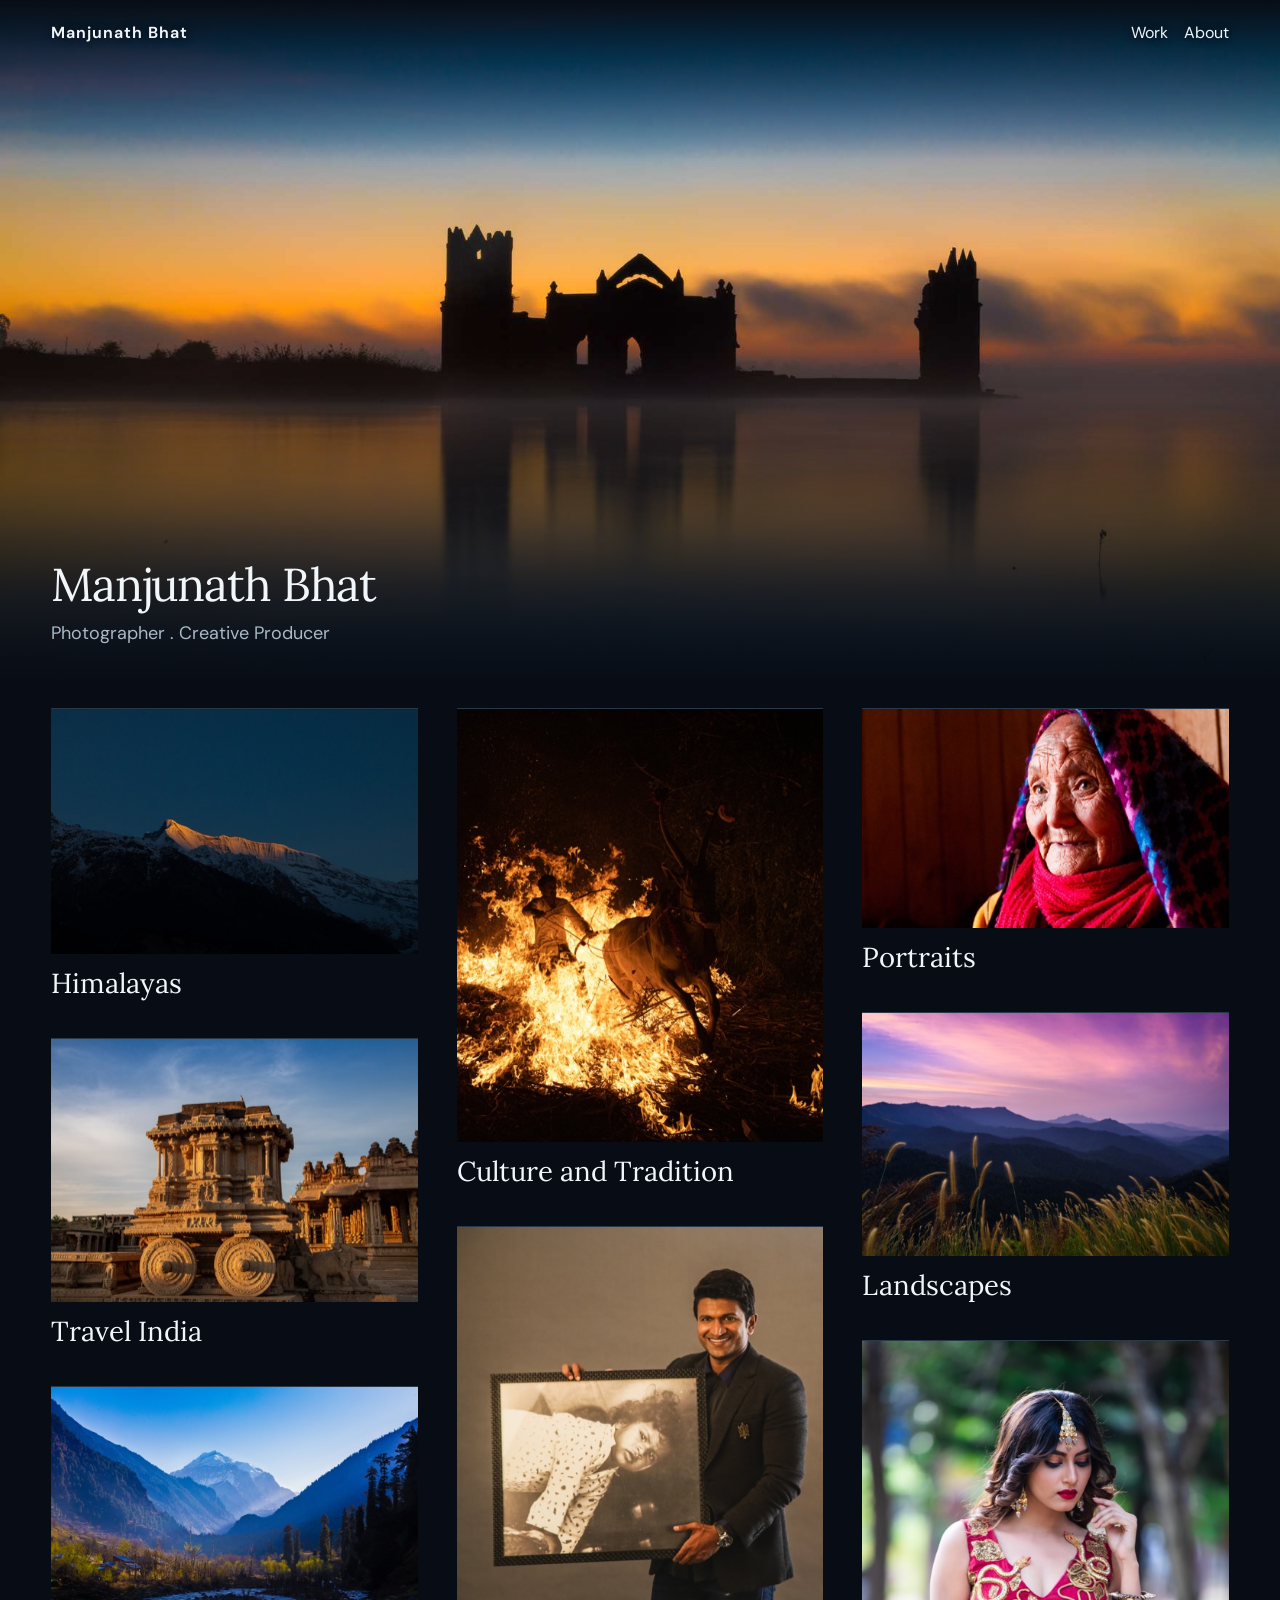
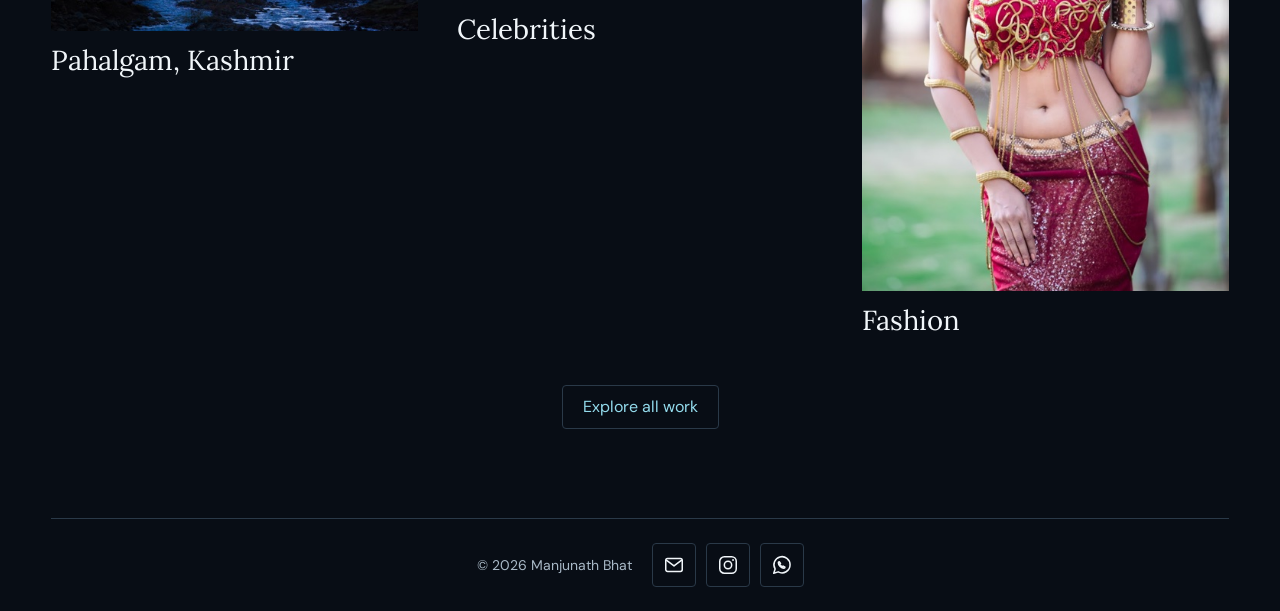
==== index.html @ da2486ea "Updated from Publii" ====
<!doctype html><html lang="en-in"><head><meta charset="utf-8"><meta name="viewport" content="width=device-width,initial-scale=1"><title>Manjunath Bhat</title><link rel="canonical" href="https://vinayakakv.github.io/manz-photography/"><meta property="og:title" content="Manjunath Bhat"><meta property="og:site_name" content="Manjunath Bhat"><meta property="og:description" content=""><meta property="og:url" content="https://vinayakakv.github.io/manz-photography/"><meta property="og:type" content="website"><script type="application/ld+json">{"@context":"http://schema.org","@type":"Organization","name":"Manjunath Bhat","url":"https://vinayakakv.github.io/manz-photography/"}</script><link rel="stylesheet" href="https://vinayakakv.github.io/manz-photography/assets/css/style.css?v&#x3D;6445392e3e506c44753714ee57404870"><meta name="generator" content="Publii Open-Source CMS for Static Site"></head><body><a class="skip-link" href="#main">Skip to content</a><header class="site-header site-width site-header--over-hero"><a class="site-name" href="https://vinayakakv.github.io/manz-photography/">Manjunath Bhat</a><nav class="site-navigation" aria-label="Main navigation"><ul class="site-navigation__list"><li><a href="https://vinayakakv.github.io/manz-photography/work/">Work</a></li><li><a href="https://vinayakakv.github.io/manz-photography/about/">About</a></li></ul></nav></header><main id="main"><div class="home-hero home-hero--with-photo"><div class="home-hero__media"><img class="home-hero__image" src="https://vinayakakv.github.io/manz-photography/media/website/Submerged-Church-Shettihalli-Hasan.jpg" alt="A calm sunset" width="6713" height="4475" srcset="https://vinayakakv.github.io/manz-photography/media/website/responsive/Submerged-Church-Shettihalli-Hasan-small.jpg 640w, https://vinayakakv.github.io/manz-photography/media/website/responsive/Submerged-Church-Shettihalli-Hasan-medium.jpg 1120w, https://vinayakakv.github.io/manz-photography/media/website/responsive/Submerged-Church-Shettihalli-Hasan-large.jpg 1760w" sizes="100vw" fetchpriority="high"></div><header class="home-hero__intro site-width"><h1>Manjunath Bhat</h1><p>Photographer . Creative Producer</p></header></div><section class="featured-work site-width" aria-labelledby="featured-work-heading"><h2 id="featured-work-heading" class="visually-hidden">Featured work</h2><div class="work-grid"><article class="collection-card"><a href="https://vinayakakv.github.io/manz-photography/himalayas/"><img src="https://vinayakakv.github.io/manz-photography/media/posts/3/collection-cover.jpg" alt="" width="1280" height="853" loading="lazy" srcset="https://vinayakakv.github.io/manz-photography/media/posts/3/responsive/collection-cover-small.jpg 480w, https://vinayakakv.github.io/manz-photography/media/posts/3/responsive/collection-cover-medium.jpg 800w, https://vinayakakv.github.io/manz-photography/media/posts/3/responsive/collection-cover-large.jpg 1200w" sizes="(min-width: 83rem) 24rem, (min-width: 64rem) 30vw, (min-width: 44rem) 44vw, 92vw"><h3 class="collection-card__title">Himalayas</h3></a></article><article class="collection-card"><a href="https://vinayakakv.github.io/manz-photography/culture-and-tradition/"><img src="https://vinayakakv.github.io/manz-photography/media/posts/1/collection-cover.jpg" alt="" width="1280" height="1513" loading="lazy" srcset="https://vinayakakv.github.io/manz-photography/media/posts/1/responsive/collection-cover-small.jpg 480w, https://vinayakakv.github.io/manz-photography/media/posts/1/responsive/collection-cover-medium.jpg 800w, https://vinayakakv.github.io/manz-photography/media/posts/1/responsive/collection-cover-large.jpg 1200w" sizes="(min-width: 83rem) 24rem, (min-width: 64rem) 30vw, (min-width: 44rem) 44vw, 92vw"><h3 class="collection-card__title">Culture and Tradition</h3></a></article><article class="collection-card"><a href="https://vinayakakv.github.io/manz-photography/portraits/"><img src="https://vinayakakv.github.io/manz-photography/media/posts/6/collection-cover.jpg" alt="" width="1200" height="718" loading="lazy" srcset="https://vinayakakv.github.io/manz-photography/media/posts/6/responsive/collection-cover-small.jpg 480w, https://vinayakakv.github.io/manz-photography/media/posts/6/responsive/collection-cover-medium.jpg 800w, https://vinayakakv.github.io/manz-photography/media/posts/6/responsive/collection-cover-large.jpg 1200w" sizes="(min-width: 83rem) 24rem, (min-width: 64rem) 30vw, (min-width: 44rem) 44vw, 92vw"><h3 class="collection-card__title">Portraits</h3></a></article><article class="collection-card"><a href="https://vinayakakv.github.io/manz-photography/landscapes/"><img src="https://vinayakakv.github.io/manz-photography/media/posts/2/collection-cover.jpg" alt="" width="1280" height="847" loading="lazy" srcset="https://vinayakakv.github.io/manz-photography/media/posts/2/responsive/collection-cover-small.jpg 480w, https://vinayakakv.github.io/manz-photography/media/posts/2/responsive/collection-cover-medium.jpg 800w, https://vinayakakv.github.io/manz-photography/media/posts/2/responsive/collection-cover-large.jpg 1200w" sizes="(min-width: 83rem) 24rem, (min-width: 64rem) 30vw, (min-width: 44rem) 44vw, 92vw"><h3 class="collection-card__title">Landscapes</h3></a></article><article class="collection-card"><a href="https://vinayakakv.github.io/manz-photography/travel-india/"><img src="https://vinayakakv.github.io/manz-photography/media/posts/4/collection-cover.jpg" alt="" width="1114" height="800" loading="lazy" srcset="https://vinayakakv.github.io/manz-photography/media/posts/4/responsive/collection-cover-small.jpg 480w, https://vinayakakv.github.io/manz-photography/media/posts/4/responsive/collection-cover-medium.jpg 800w, https://vinayakakv.github.io/manz-photography/media/posts/4/responsive/collection-cover-large.jpg 1200w" sizes="(min-width: 83rem) 24rem, (min-width: 64rem) 30vw, (min-width: 44rem) 44vw, 92vw"><h3 class="collection-card__title">Travel India</h3></a></article><article class="collection-card"><a href="https://vinayakakv.github.io/manz-photography/celebrities/"><img src="https://vinayakakv.github.io/manz-photography/media/posts/5/collection-cover.jpg" alt="" width="1176" height="1194" loading="lazy" srcset="https://vinayakakv.github.io/manz-photography/media/posts/5/responsive/collection-cover-small.jpg 480w, https://vinayakakv.github.io/manz-photography/media/posts/5/responsive/collection-cover-medium.jpg 800w, https://vinayakakv.github.io/manz-photography/media/posts/5/responsive/collection-cover-large.jpg 1200w" sizes="(min-width: 83rem) 24rem, (min-width: 64rem) 30vw, (min-width: 44rem) 44vw, 92vw"><h3 class="collection-card__title">Celebrities</h3></a></article><article class="collection-card"><a href="https://vinayakakv.github.io/manz-photography/fashion/"><img src="https://vinayakakv.github.io/manz-photography/media/posts/7/collection-cover.jpg" alt="" width="800" height="1200" loading="lazy" srcset="https://vinayakakv.github.io/manz-photography/media/posts/7/responsive/collection-cover-small.jpg 480w, https://vinayakakv.github.io/manz-photography/media/posts/7/responsive/collection-cover-medium.jpg 800w, https://vinayakakv.github.io/manz-photography/media/posts/7/responsive/collection-cover-large.jpg 1200w" sizes="(min-width: 83rem) 24rem, (min-width: 64rem) 30vw, (min-width: 44rem) 44vw, 92vw"><h3 class="collection-card__title">Fashion</h3></a></article><article class="collection-card"><a href="https://vinayakakv.github.io/manz-photography/pahalgam-kashmir/"><img src="https://vinayakakv.github.io/manz-photography/media/posts/10/pahalgam-kashmir.jpg" alt="" width="1760" height="1173" loading="lazy" srcset="https://vinayakakv.github.io/manz-photography/media/posts/10/responsive/pahalgam-kashmir-small.jpg 480w, https://vinayakakv.github.io/manz-photography/media/posts/10/responsive/pahalgam-kashmir-medium.jpg 800w, https://vinayakakv.github.io/manz-photography/media/posts/10/responsive/pahalgam-kashmir-large.jpg 1200w" sizes="(min-width: 83rem) 24rem, (min-width: 64rem) 30vw, (min-width: 44rem) 44vw, 92vw"><h3 class="collection-card__title">Pahalgam, Kashmir</h3></a></article></div><div class="featured-work__more"><a href="https://vinayakakv.github.io/manz-photography/work/">Explore all work</a></div></section></main><footer class="site-footer site-width"><p>&copy; 2026 Manjunath Bhat</p><ul class="contact-links" aria-label="Contact links"><li><a href="mailto:manzfotography@gmail.com" aria-label="Email" title="Email"><svg viewBox="0 0 24 24" aria-hidden="true" focusable="false"><rect x="3" y="5" width="18" height="14" rx="2"/><path d="m4 7 8 6 8-6"/></svg></a></li><li><a href="https://www.instagram.com/manz_fotography" aria-label="Instagram" title="Instagram"><svg viewBox="0 0 24 24" aria-hidden="true" focusable="false"><rect x="3" y="3" width="18" height="18" rx="5"/><circle cx="12" cy="12" r="4"/><circle cx="17.5" cy="6.5" r="1" fill="currentColor" stroke="none"/></svg></a></li><li><a href="https://wa.me/919986146924" aria-label="Chat on WhatsApp" title="WhatsApp"><svg viewBox="0 0 24 24" aria-hidden="true" focusable="false"><path d="M20.8 11.8a8.8 8.8 0 0 1-13 7.7L3 21l1.5-4.7a8.8 8.8 0 1 1 16.3-4.5Z"/><path d="M9 8.4c-.6 0-1 .5-1 1.1 0 2.6 3.4 6 6 6 .7 0 1.2-.5 1.2-1.1l-2-1.2-.8.8a7.5 7.5 0 0 1-2.8-2.8l.8-.8L9 8.4Z"/></svg></a></li></ul></footer><dialog class="gallery-lightbox" aria-label="Photo gallery"><div class="gallery-lightbox__toolbar"><span class="gallery-lightbox__status" role="status" aria-atomic="true"></span><form method="dialog"><button class="gallery-lightbox__button" type="submit" autofocus>Close</button></form></div><figure class="gallery-lightbox__photo"><img alt=""><figcaption hidden></figcaption></figure><div class="gallery-lightbox__navigation" hidden><button class="gallery-lightbox__button" type="button" data-step="-1">Previous</button> <button class="gallery-lightbox__button" type="button" data-step="1">Next</button></div></dialog><script defer="defer" src="https://vinayakakv.github.io/manz-photography/assets/js/masonry.js?v&#x3D;1c2d0422f53501d227381b5d76f592fc"></script><script defer="defer" src="https://vinayakakv.github.io/manz-photography/assets/js/gallery-lightbox.js?v&#x3D;3862827126931f8d3665275a5302e792"></script></body></html>
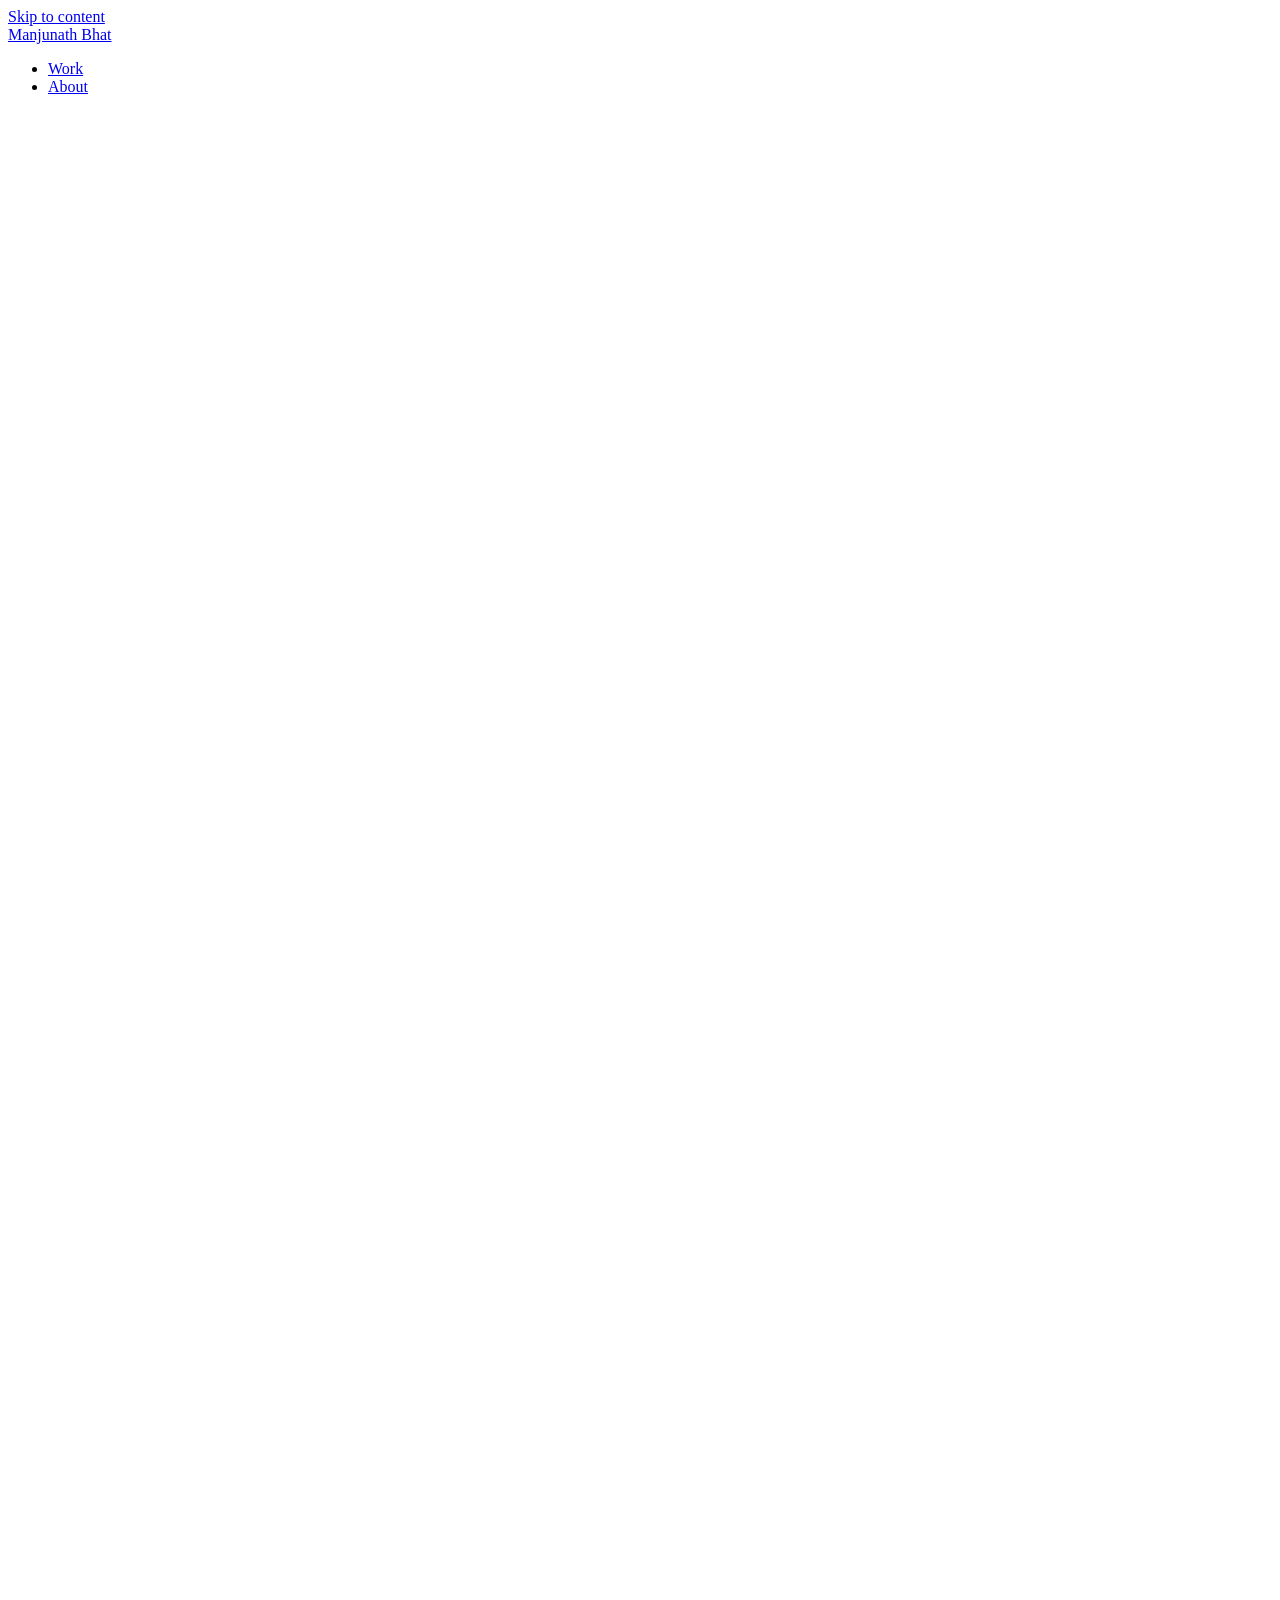
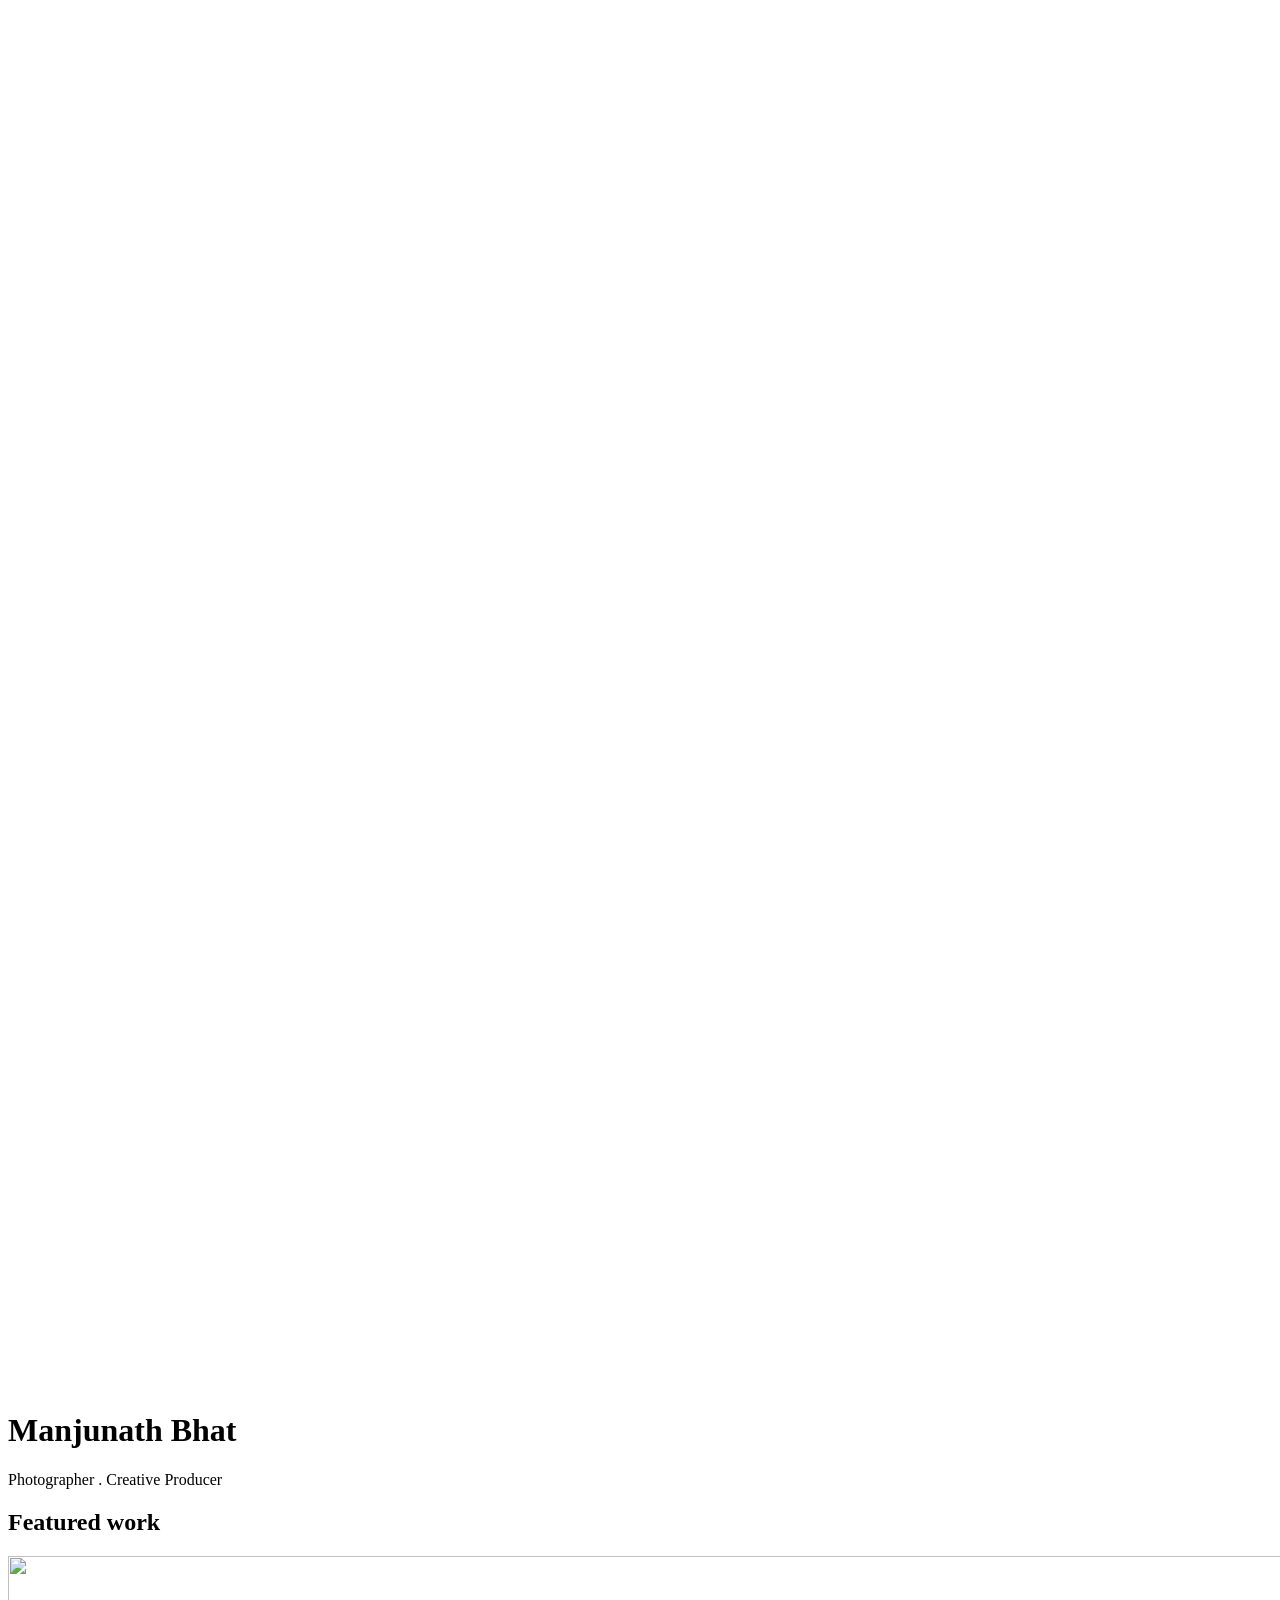
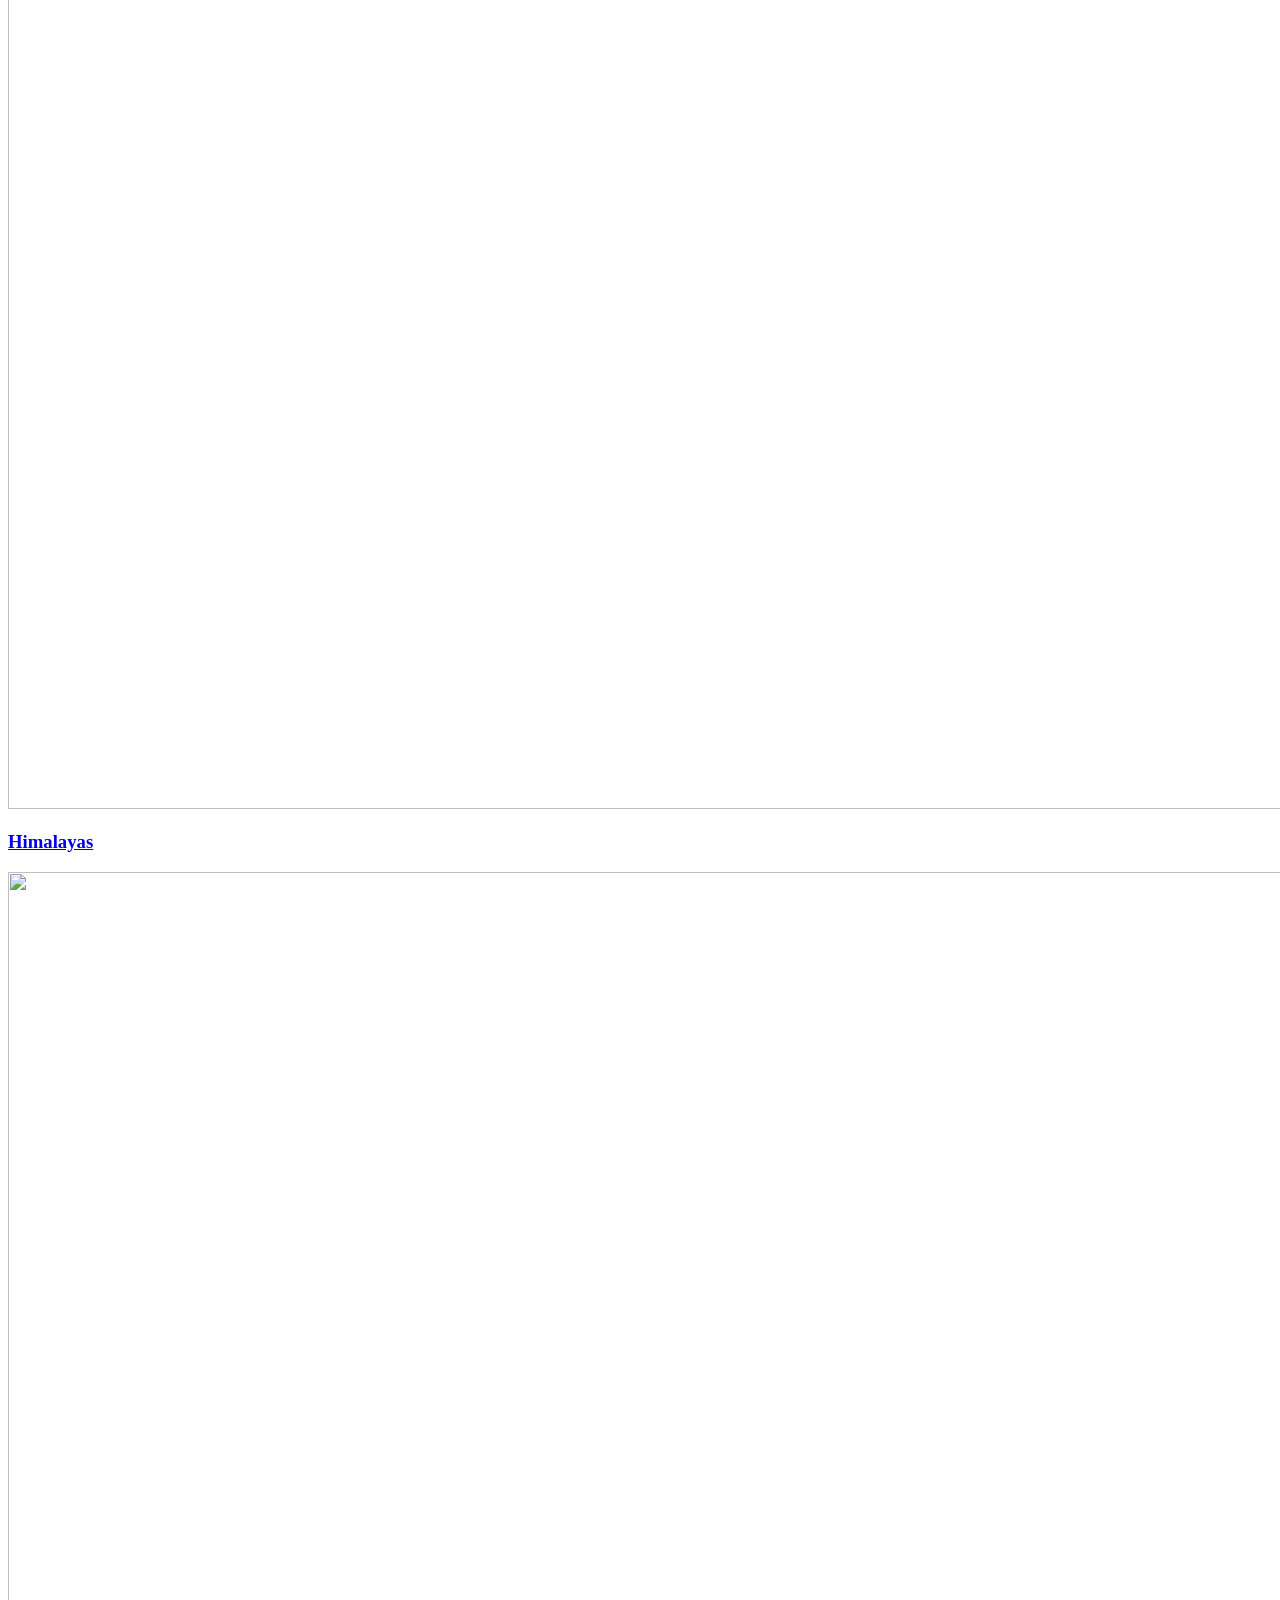
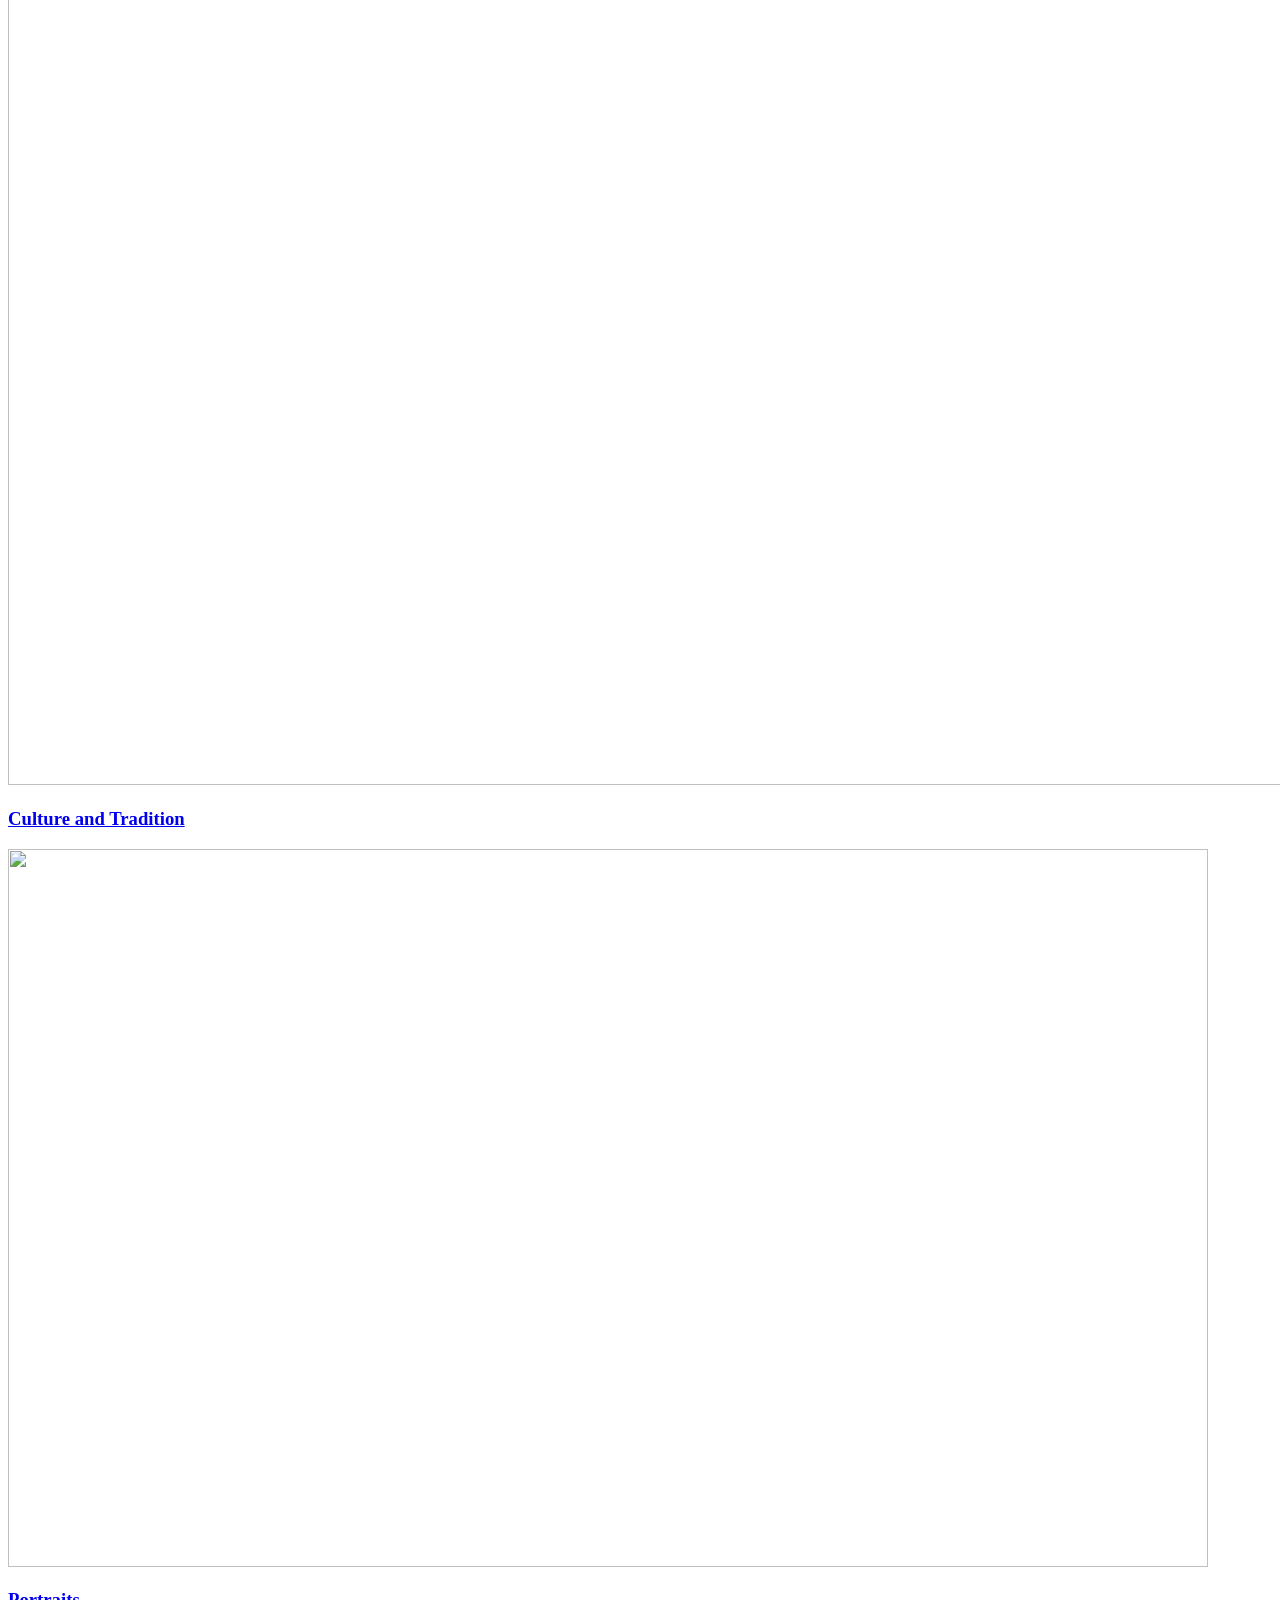
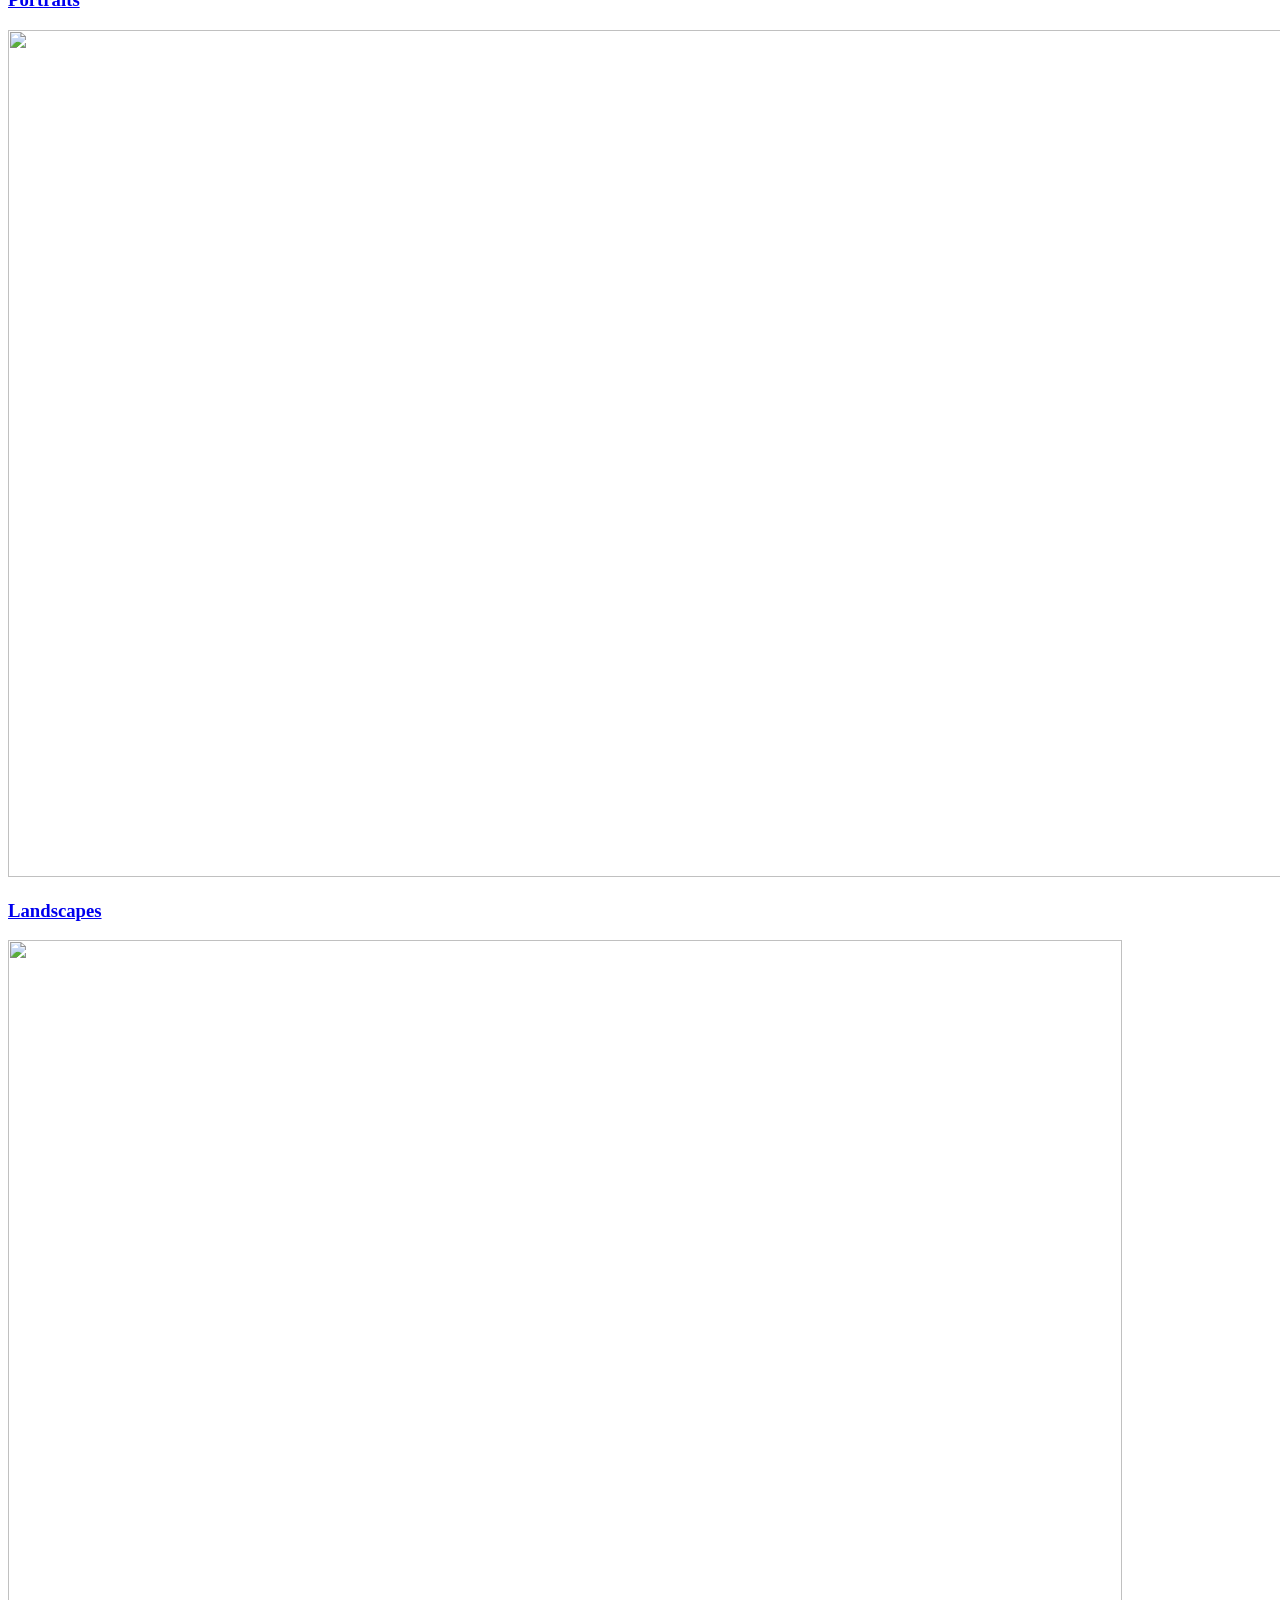
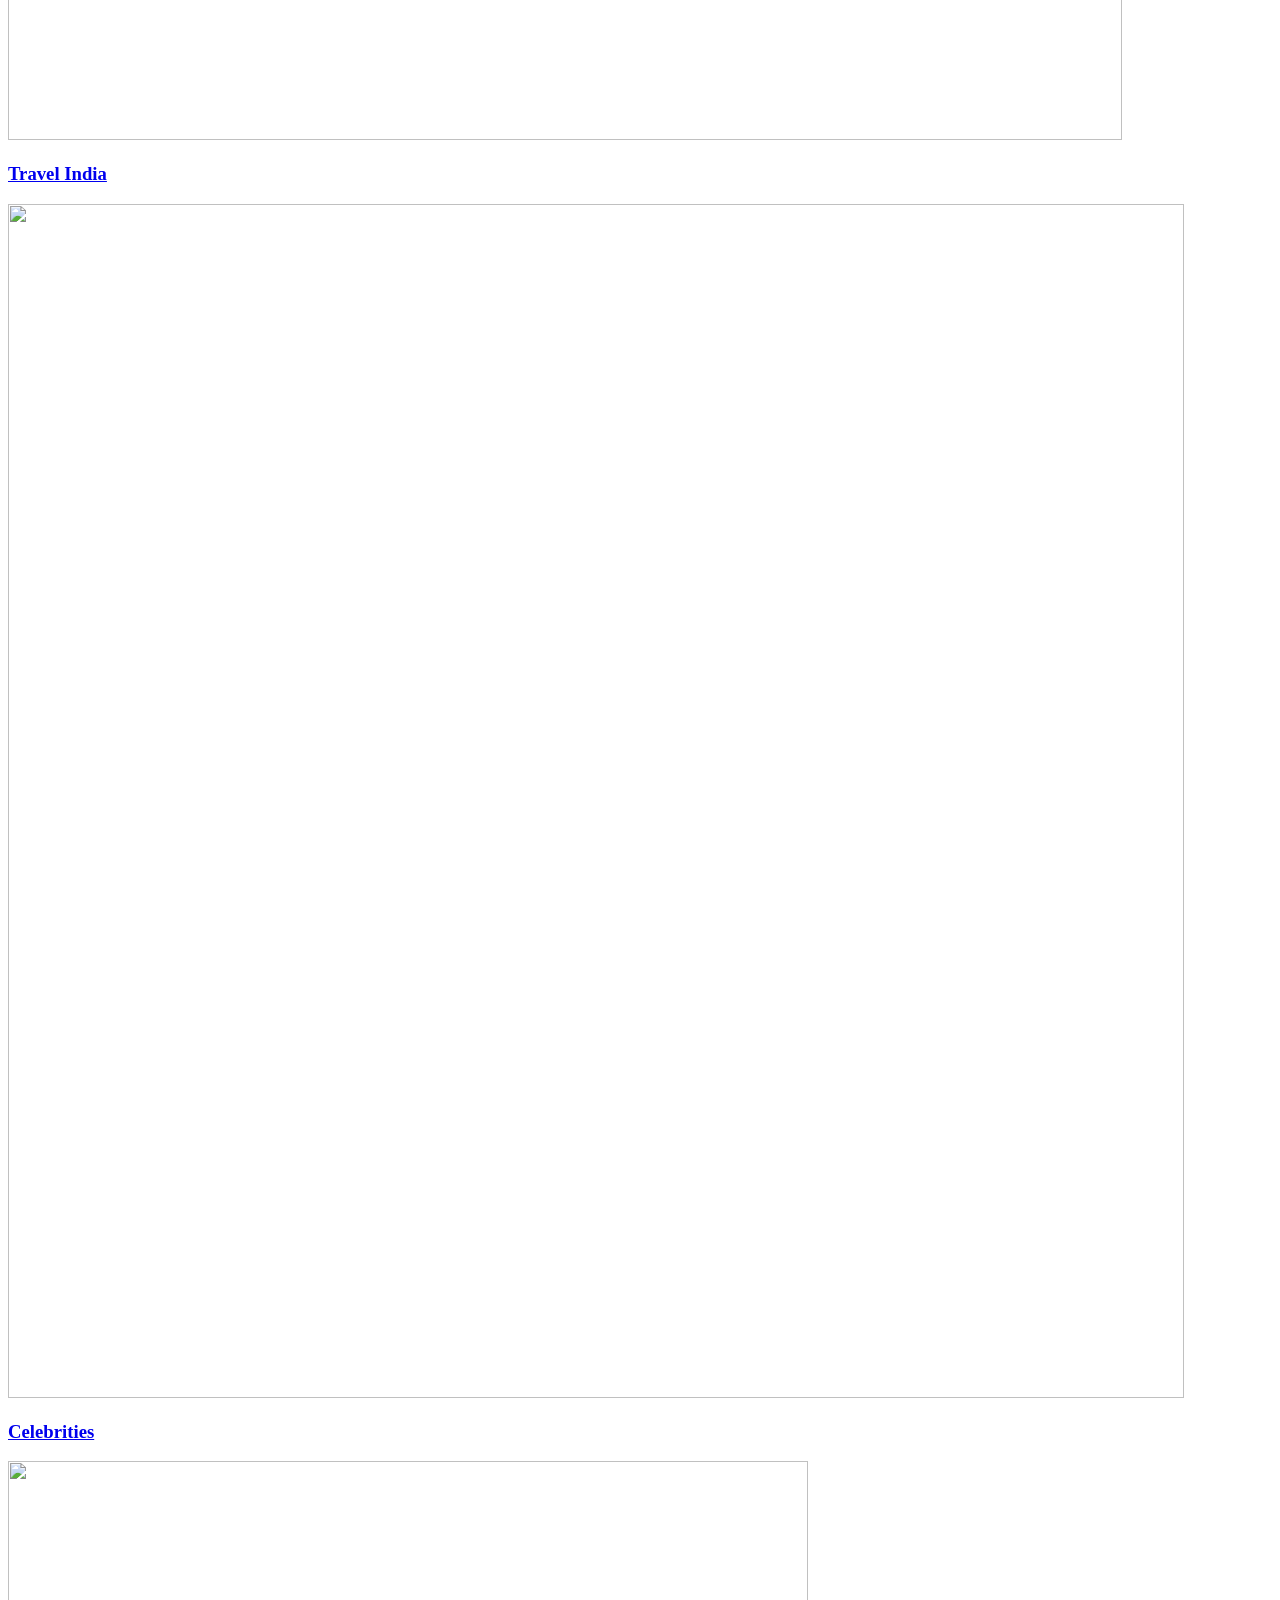
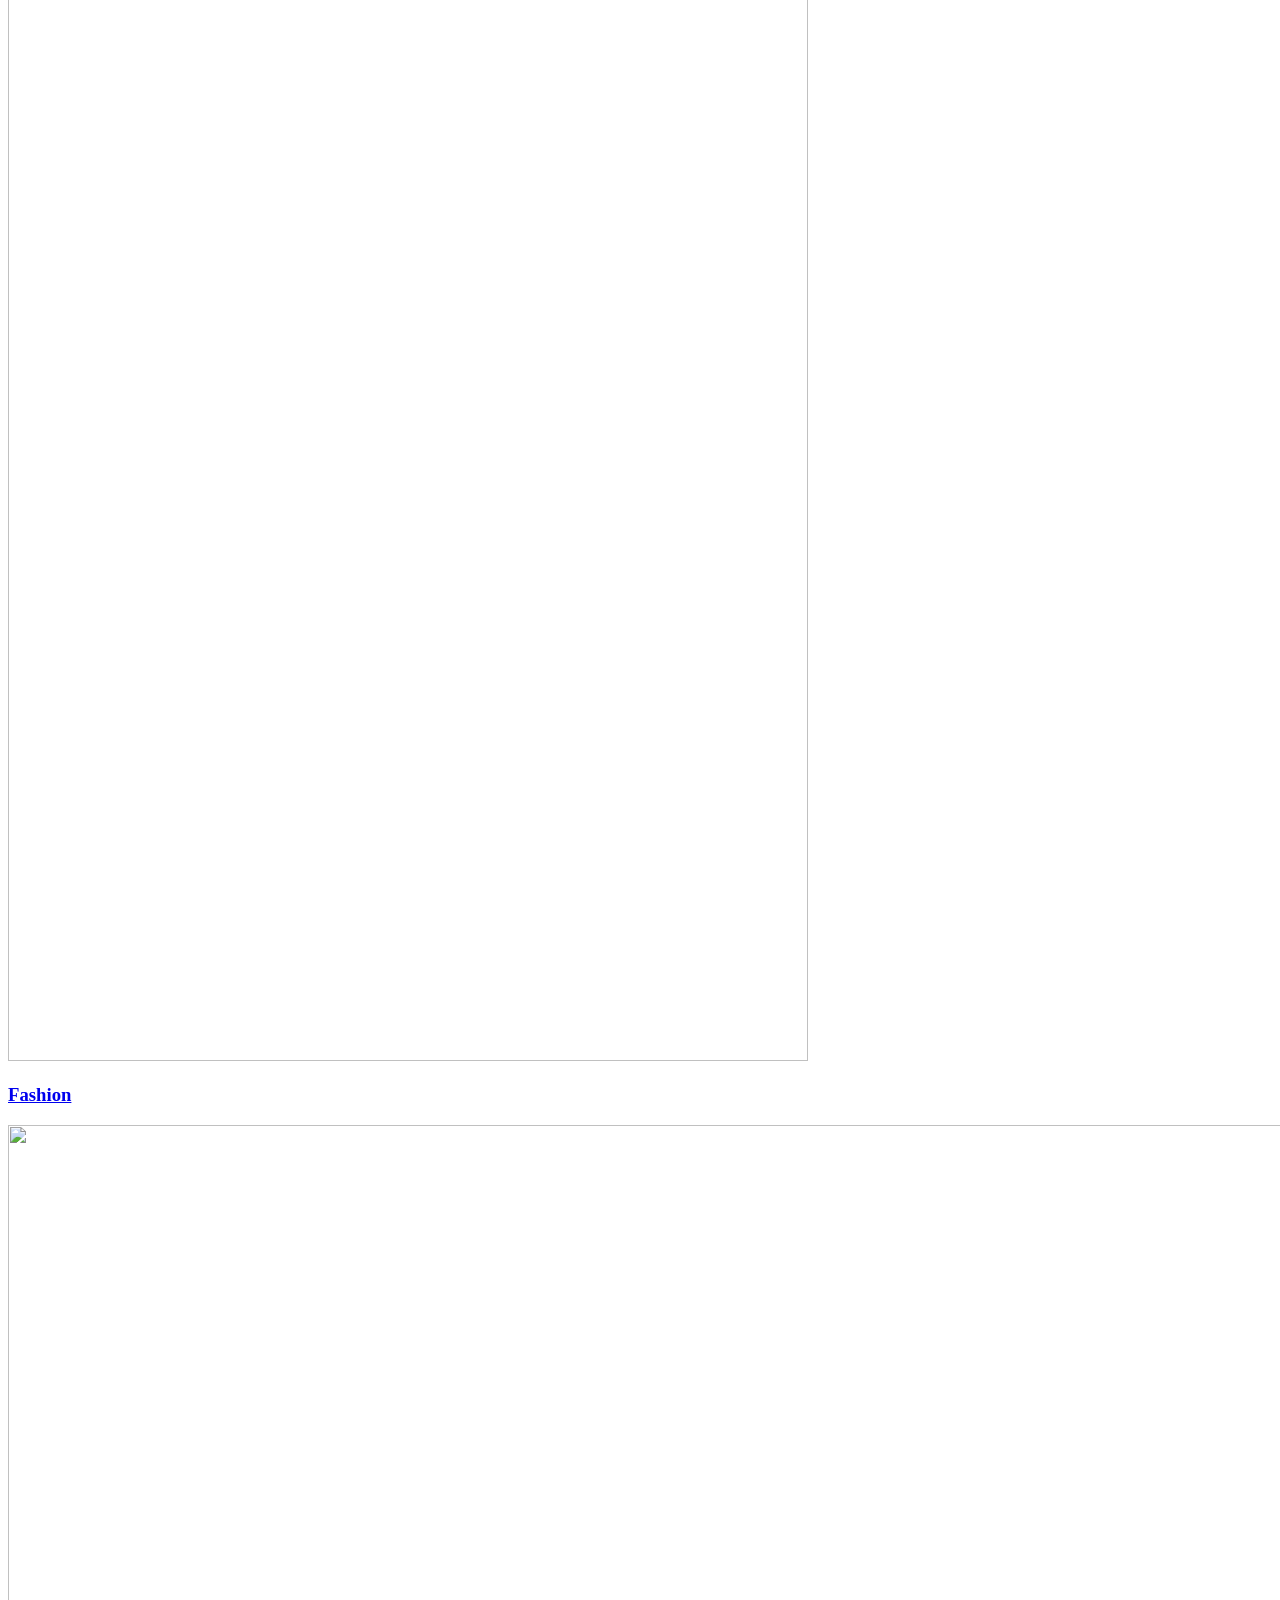
==== commit d89400ef: "Updated from Publii" ====
--- a/index.html
+++ b/index.html
@@ -1 +1 @@
-<!doctype html><html lang="en-in"><head><meta charset="utf-8"><meta name="viewport" content="width=device-width,initial-scale=1"><title>Manjunath Bhat</title><link rel="canonical" href="https://vinayakakv.github.io/manz-photography/"><meta property="og:title" content="Manjunath Bhat"><meta property="og:site_name" content="Manjunath Bhat"><meta property="og:description" content=""><meta property="og:url" content="https://vinayakakv.github.io/manz-photography/"><meta property="og:type" content="website"><script type="application/ld+json">{"@context":"http://schema.org","@type":"Organization","name":"Manjunath Bhat","url":"https://vinayakakv.github.io/manz-photography/"}</script><link rel="stylesheet" href="https://vinayakakv.github.io/manz-photography/assets/css/style.css?v&#x3D;6445392e3e506c44753714ee57404870"><meta name="generator" content="Publii Open-Source CMS for Static Site"></head><body><a class="skip-link" href="#main">Skip to content</a><header class="site-header site-width site-header--over-hero"><a class="site-name" href="https://vinayakakv.github.io/manz-photography/">Manjunath Bhat</a><nav class="site-navigation" aria-label="Main navigation"><ul class="site-navigation__list"><li><a href="https://vinayakakv.github.io/manz-photography/work/">Work</a></li><li><a href="https://vinayakakv.github.io/manz-photography/about/">About</a></li></ul></nav></header><main id="main"><div class="home-hero home-hero--with-photo"><div class="home-hero__media"><img class="home-hero__image" src="https://vinayakakv.github.io/manz-photography/media/website/Submerged-Church-Shettihalli-Hasan.jpg" alt="A calm sunset" width="6713" height="4475" srcset="https://vinayakakv.github.io/manz-photography/media/website/responsive/Submerged-Church-Shettihalli-Hasan-small.jpg 640w, https://vinayakakv.github.io/manz-photography/media/website/responsive/Submerged-Church-Shettihalli-Hasan-medium.jpg 1120w, https://vinayakakv.github.io/manz-photography/media/website/responsive/Submerged-Church-Shettihalli-Hasan-large.jpg 1760w" sizes="100vw" fetchpriority="high"></div><header class="home-hero__intro site-width"><h1>Manjunath Bhat</h1><p>Photographer . Creative Producer</p></header></div><section class="featured-work site-width" aria-labelledby="featured-work-heading"><h2 id="featured-work-heading" class="visually-hidden">Featured work</h2><div class="work-grid"><article class="collection-card"><a href="https://vinayakakv.github.io/manz-photography/himalayas/"><img src="https://vinayakakv.github.io/manz-photography/media/posts/3/collection-cover.jpg" alt="" width="1280" height="853" loading="lazy" srcset="https://vinayakakv.github.io/manz-photography/media/posts/3/responsive/collection-cover-small.jpg 480w, https://vinayakakv.github.io/manz-photography/media/posts/3/responsive/collection-cover-medium.jpg 800w, https://vinayakakv.github.io/manz-photography/media/posts/3/responsive/collection-cover-large.jpg 1200w" sizes="(min-width: 83rem) 24rem, (min-width: 64rem) 30vw, (min-width: 44rem) 44vw, 92vw"><h3 class="collection-card__title">Himalayas</h3></a></article><article class="collection-card"><a href="https://vinayakakv.github.io/manz-photography/culture-and-tradition/"><img src="https://vinayakakv.github.io/manz-photography/media/posts/1/collection-cover.jpg" alt="" width="1280" height="1513" loading="lazy" srcset="https://vinayakakv.github.io/manz-photography/media/posts/1/responsive/collection-cover-small.jpg 480w, https://vinayakakv.github.io/manz-photography/media/posts/1/responsive/collection-cover-medium.jpg 800w, https://vinayakakv.github.io/manz-photography/media/posts/1/responsive/collection-cover-large.jpg 1200w" sizes="(min-width: 83rem) 24rem, (min-width: 64rem) 30vw, (min-width: 44rem) 44vw, 92vw"><h3 class="collection-card__title">Culture and Tradition</h3></a></article><article class="collection-card"><a href="https://vinayakakv.github.io/manz-photography/portraits/"><img src="https://vinayakakv.github.io/manz-photography/media/posts/6/collection-cover.jpg" alt="" width="1200" height="718" loading="lazy" srcset="https://vinayakakv.github.io/manz-photography/media/posts/6/responsive/collection-cover-small.jpg 480w, https://vinayakakv.github.io/manz-photography/media/posts/6/responsive/collection-cover-medium.jpg 800w, https://vinayakakv.github.io/manz-photography/media/posts/6/responsive/collection-cover-large.jpg 1200w" sizes="(min-width: 83rem) 24rem, (min-width: 64rem) 30vw, (min-width: 44rem) 44vw, 92vw"><h3 class="collection-card__title">Portraits</h3></a></article><article class="collection-card"><a href="https://vinayakakv.github.io/manz-photography/landscapes/"><img src="https://vinayakakv.github.io/manz-photography/media/posts/2/collection-cover.jpg" alt="" width="1280" height="847" loading="lazy" srcset="https://vinayakakv.github.io/manz-photography/media/posts/2/responsive/collection-cover-small.jpg 480w, https://vinayakakv.github.io/manz-photography/media/posts/2/responsive/collection-cover-medium.jpg 800w, https://vinayakakv.github.io/manz-photography/media/posts/2/responsive/collection-cover-large.jpg 1200w" sizes="(min-width: 83rem) 24rem, (min-width: 64rem) 30vw, (min-width: 44rem) 44vw, 92vw"><h3 class="collection-card__title">Landscapes</h3></a></article><article class="collection-card"><a href="https://vinayakakv.github.io/manz-photography/travel-india/"><img src="https://vinayakakv.github.io/manz-photography/media/posts/4/collection-cover.jpg" alt="" width="1114" height="800" loading="lazy" srcset="https://vinayakakv.github.io/manz-photography/media/posts/4/responsive/collection-cover-small.jpg 480w, https://vinayakakv.github.io/manz-photography/media/posts/4/responsive/collection-cover-medium.jpg 800w, https://vinayakakv.github.io/manz-photography/media/posts/4/responsive/collection-cover-large.jpg 1200w" sizes="(min-width: 83rem) 24rem, (min-width: 64rem) 30vw, (min-width: 44rem) 44vw, 92vw"><h3 class="collection-card__title">Travel India</h3></a></article><article class="collection-card"><a href="https://vinayakakv.github.io/manz-photography/celebrities/"><img src="https://vinayakakv.github.io/manz-photography/media/posts/5/collection-cover.jpg" alt="" width="1176" height="1194" loading="lazy" srcset="https://vinayakakv.github.io/manz-photography/media/posts/5/responsive/collection-cover-small.jpg 480w, https://vinayakakv.github.io/manz-photography/media/posts/5/responsive/collection-cover-medium.jpg 800w, https://vinayakakv.github.io/manz-photography/media/posts/5/responsive/collection-cover-large.jpg 1200w" sizes="(min-width: 83rem) 24rem, (min-width: 64rem) 30vw, (min-width: 44rem) 44vw, 92vw"><h3 class="collection-card__title">Celebrities</h3></a></article><article class="collection-card"><a href="https://vinayakakv.github.io/manz-photography/fashion/"><img src="https://vinayakakv.github.io/manz-photography/media/posts/7/collection-cover.jpg" alt="" width="800" height="1200" loading="lazy" srcset="https://vinayakakv.github.io/manz-photography/media/posts/7/responsive/collection-cover-small.jpg 480w, https://vinayakakv.github.io/manz-photography/media/posts/7/responsive/collection-cover-medium.jpg 800w, https://vinayakakv.github.io/manz-photography/media/posts/7/responsive/collection-cover-large.jpg 1200w" sizes="(min-width: 83rem) 24rem, (min-width: 64rem) 30vw, (min-width: 44rem) 44vw, 92vw"><h3 class="collection-card__title">Fashion</h3></a></article><article class="collection-card"><a href="https://vinayakakv.github.io/manz-photography/pahalgam-kashmir/"><img src="https://vinayakakv.github.io/manz-photography/media/posts/10/pahalgam-kashmir.jpg" alt="" width="1760" height="1173" loading="lazy" srcset="https://vinayakakv.github.io/manz-photography/media/posts/10/responsive/pahalgam-kashmir-small.jpg 480w, https://vinayakakv.github.io/manz-photography/media/posts/10/responsive/pahalgam-kashmir-medium.jpg 800w, https://vinayakakv.github.io/manz-photography/media/posts/10/responsive/pahalgam-kashmir-large.jpg 1200w" sizes="(min-width: 83rem) 24rem, (min-width: 64rem) 30vw, (min-width: 44rem) 44vw, 92vw"><h3 class="collection-card__title">Pahalgam, Kashmir</h3></a></article></div><div class="featured-work__more"><a href="https://vinayakakv.github.io/manz-photography/work/">Explore all work</a></div></section></main><footer class="site-footer site-width"><p>&copy; 2026 Manjunath Bhat</p><ul class="contact-links" aria-label="Contact links"><li><a href="mailto:manzfotography@gmail.com" aria-label="Email" title="Email"><svg viewBox="0 0 24 24" aria-hidden="true" focusable="false"><rect x="3" y="5" width="18" height="14" rx="2"/><path d="m4 7 8 6 8-6"/></svg></a></li><li><a href="https://www.instagram.com/manz_fotography" aria-label="Instagram" title="Instagram"><svg viewBox="0 0 24 24" aria-hidden="true" focusable="false"><rect x="3" y="3" width="18" height="18" rx="5"/><circle cx="12" cy="12" r="4"/><circle cx="17.5" cy="6.5" r="1" fill="currentColor" stroke="none"/></svg></a></li><li><a href="https://wa.me/919986146924" aria-label="Chat on WhatsApp" title="WhatsApp"><svg viewBox="0 0 24 24" aria-hidden="true" focusable="false"><path d="M20.8 11.8a8.8 8.8 0 0 1-13 7.7L3 21l1.5-4.7a8.8 8.8 0 1 1 16.3-4.5Z"/><path d="M9 8.4c-.6 0-1 .5-1 1.1 0 2.6 3.4 6 6 6 .7 0 1.2-.5 1.2-1.1l-2-1.2-.8.8a7.5 7.5 0 0 1-2.8-2.8l.8-.8L9 8.4Z"/></svg></a></li></ul></footer><dialog class="gallery-lightbox" aria-label="Photo gallery"><div class="gallery-lightbox__toolbar"><span class="gallery-lightbox__status" role="status" aria-atomic="true"></span><form method="dialog"><button class="gallery-lightbox__button" type="submit" autofocus>Close</button></form></div><figure class="gallery-lightbox__photo"><img alt=""><figcaption hidden></figcaption></figure><div class="gallery-lightbox__navigation" hidden><button class="gallery-lightbox__button" type="button" data-step="-1">Previous</button> <button class="gallery-lightbox__button" type="button" data-step="1">Next</button></div></dialog><script defer="defer" src="https://vinayakakv.github.io/manz-photography/assets/js/masonry.js?v&#x3D;1c2d0422f53501d227381b5d76f592fc"></script><script defer="defer" src="https://vinayakakv.github.io/manz-photography/assets/js/gallery-lightbox.js?v&#x3D;3862827126931f8d3665275a5302e792"></script></body></html>+<!doctype html><html lang="en-in"><head><meta charset="utf-8"><meta name="viewport" content="width=device-width,initial-scale=1"><title>Manjunath Bhat</title><link rel="canonical" href="https://manjunathbhatphotography.in/"><meta property="og:title" content="Manjunath Bhat"><meta property="og:site_name" content="Manjunath Bhat"><meta property="og:description" content=""><meta property="og:url" content="https://manjunathbhatphotography.in/"><meta property="og:type" content="website"><script type="application/ld+json">{"@context":"http://schema.org","@type":"Organization","name":"Manjunath Bhat","url":"https://manjunathbhatphotography.in/"}</script><link rel="stylesheet" href="https://manjunathbhatphotography.in/assets/css/style.css?v&#x3D;6445392e3e506c44753714ee57404870"><meta name="generator" content="Publii Open-Source CMS for Static Site"></head><body><a class="skip-link" href="#main">Skip to content</a><header class="site-header site-width site-header--over-hero"><a class="site-name" href="https://manjunathbhatphotography.in/">Manjunath Bhat</a><nav class="site-navigation" aria-label="Main navigation"><ul class="site-navigation__list"><li><a href="https://manjunathbhatphotography.in/work/">Work</a></li><li><a href="https://manjunathbhatphotography.in/about/">About</a></li></ul></nav></header><main id="main"><div class="home-hero home-hero--with-photo"><div class="home-hero__media"><img class="home-hero__image" src="https://manjunathbhatphotography.in/media/website/Submerged-Church-Shettihalli-Hasan.jpg" alt="A calm sunset" width="6713" height="4475" srcset="https://manjunathbhatphotography.in/media/website/responsive/Submerged-Church-Shettihalli-Hasan-small.jpg 640w, https://manjunathbhatphotography.in/media/website/responsive/Submerged-Church-Shettihalli-Hasan-medium.jpg 1120w, https://manjunathbhatphotography.in/media/website/responsive/Submerged-Church-Shettihalli-Hasan-large.jpg 1760w" sizes="100vw" fetchpriority="high"></div><header class="home-hero__intro site-width"><h1>Manjunath Bhat</h1><p>Photographer . Creative Producer</p></header></div><section class="featured-work site-width" aria-labelledby="featured-work-heading"><h2 id="featured-work-heading" class="visually-hidden">Featured work</h2><div class="work-grid"><article class="collection-card"><a href="https://manjunathbhatphotography.in/himalayas/"><img src="https://manjunathbhatphotography.in/media/posts/3/collection-cover.jpg" alt="" width="1280" height="853" loading="lazy" srcset="https://manjunathbhatphotography.in/media/posts/3/responsive/collection-cover-small.jpg 480w, https://manjunathbhatphotography.in/media/posts/3/responsive/collection-cover-medium.jpg 800w, https://manjunathbhatphotography.in/media/posts/3/responsive/collection-cover-large.jpg 1200w" sizes="(min-width: 83rem) 24rem, (min-width: 64rem) 30vw, (min-width: 44rem) 44vw, 92vw"><h3 class="collection-card__title">Himalayas</h3></a></article><article class="collection-card"><a href="https://manjunathbhatphotography.in/culture-and-tradition/"><img src="https://manjunathbhatphotography.in/media/posts/1/collection-cover.jpg" alt="" width="1280" height="1513" loading="lazy" srcset="https://manjunathbhatphotography.in/media/posts/1/responsive/collection-cover-small.jpg 480w, https://manjunathbhatphotography.in/media/posts/1/responsive/collection-cover-medium.jpg 800w, https://manjunathbhatphotography.in/media/posts/1/responsive/collection-cover-large.jpg 1200w" sizes="(min-width: 83rem) 24rem, (min-width: 64rem) 30vw, (min-width: 44rem) 44vw, 92vw"><h3 class="collection-card__title">Culture and Tradition</h3></a></article><article class="collection-card"><a href="https://manjunathbhatphotography.in/portraits/"><img src="https://manjunathbhatphotography.in/media/posts/6/collection-cover.jpg" alt="" width="1200" height="718" loading="lazy" srcset="https://manjunathbhatphotography.in/media/posts/6/responsive/collection-cover-small.jpg 480w, https://manjunathbhatphotography.in/media/posts/6/responsive/collection-cover-medium.jpg 800w, https://manjunathbhatphotography.in/media/posts/6/responsive/collection-cover-large.jpg 1200w" sizes="(min-width: 83rem) 24rem, (min-width: 64rem) 30vw, (min-width: 44rem) 44vw, 92vw"><h3 class="collection-card__title">Portraits</h3></a></article><article class="collection-card"><a href="https://manjunathbhatphotography.in/landscapes/"><img src="https://manjunathbhatphotography.in/media/posts/2/collection-cover.jpg" alt="" width="1280" height="847" loading="lazy" srcset="https://manjunathbhatphotography.in/media/posts/2/responsive/collection-cover-small.jpg 480w, https://manjunathbhatphotography.in/media/posts/2/responsive/collection-cover-medium.jpg 800w, https://manjunathbhatphotography.in/media/posts/2/responsive/collection-cover-large.jpg 1200w" sizes="(min-width: 83rem) 24rem, (min-width: 64rem) 30vw, (min-width: 44rem) 44vw, 92vw"><h3 class="collection-card__title">Landscapes</h3></a></article><article class="collection-card"><a href="https://manjunathbhatphotography.in/travel-india/"><img src="https://manjunathbhatphotography.in/media/posts/4/collection-cover.jpg" alt="" width="1114" height="800" loading="lazy" srcset="https://manjunathbhatphotography.in/media/posts/4/responsive/collection-cover-small.jpg 480w, https://manjunathbhatphotography.in/media/posts/4/responsive/collection-cover-medium.jpg 800w, https://manjunathbhatphotography.in/media/posts/4/responsive/collection-cover-large.jpg 1200w" sizes="(min-width: 83rem) 24rem, (min-width: 64rem) 30vw, (min-width: 44rem) 44vw, 92vw"><h3 class="collection-card__title">Travel India</h3></a></article><article class="collection-card"><a href="https://manjunathbhatphotography.in/celebrities/"><img src="https://manjunathbhatphotography.in/media/posts/5/collection-cover.jpg" alt="" width="1176" height="1194" loading="lazy" srcset="https://manjunathbhatphotography.in/media/posts/5/responsive/collection-cover-small.jpg 480w, https://manjunathbhatphotography.in/media/posts/5/responsive/collection-cover-medium.jpg 800w, https://manjunathbhatphotography.in/media/posts/5/responsive/collection-cover-large.jpg 1200w" sizes="(min-width: 83rem) 24rem, (min-width: 64rem) 30vw, (min-width: 44rem) 44vw, 92vw"><h3 class="collection-card__title">Celebrities</h3></a></article><article class="collection-card"><a href="https://manjunathbhatphotography.in/fashion/"><img src="https://manjunathbhatphotography.in/media/posts/7/collection-cover.jpg" alt="" width="800" height="1200" loading="lazy" srcset="https://manjunathbhatphotography.in/media/posts/7/responsive/collection-cover-small.jpg 480w, https://manjunathbhatphotography.in/media/posts/7/responsive/collection-cover-medium.jpg 800w, https://manjunathbhatphotography.in/media/posts/7/responsive/collection-cover-large.jpg 1200w" sizes="(min-width: 83rem) 24rem, (min-width: 64rem) 30vw, (min-width: 44rem) 44vw, 92vw"><h3 class="collection-card__title">Fashion</h3></a></article><article class="collection-card"><a href="https://manjunathbhatphotography.in/pahalgam-kashmir/"><img src="https://manjunathbhatphotography.in/media/posts/10/pahalgam-kashmir.jpg" alt="" width="1760" height="1173" loading="lazy" srcset="https://manjunathbhatphotography.in/media/posts/10/responsive/pahalgam-kashmir-small.jpg 480w, https://manjunathbhatphotography.in/media/posts/10/responsive/pahalgam-kashmir-medium.jpg 800w, https://manjunathbhatphotography.in/media/posts/10/responsive/pahalgam-kashmir-large.jpg 1200w" sizes="(min-width: 83rem) 24rem, (min-width: 64rem) 30vw, (min-width: 44rem) 44vw, 92vw"><h3 class="collection-card__title">Pahalgam, Kashmir</h3></a></article></div><div class="featured-work__more"><a href="https://manjunathbhatphotography.in/work/">Explore all work</a></div></section></main><footer class="site-footer site-width"><p>&copy; 2026 Manjunath Bhat</p><ul class="contact-links" aria-label="Contact links"><li><a href="mailto:manzfotography@gmail.com" aria-label="Email" title="Email"><svg viewBox="0 0 24 24" aria-hidden="true" focusable="false"><rect x="3" y="5" width="18" height="14" rx="2"/><path d="m4 7 8 6 8-6"/></svg></a></li><li><a href="https://www.instagram.com/manz_fotography" aria-label="Instagram" title="Instagram"><svg viewBox="0 0 24 24" aria-hidden="true" focusable="false"><rect x="3" y="3" width="18" height="18" rx="5"/><circle cx="12" cy="12" r="4"/><circle cx="17.5" cy="6.5" r="1" fill="currentColor" stroke="none"/></svg></a></li><li><a href="https://wa.me/919986146924" aria-label="Chat on WhatsApp" title="WhatsApp"><svg viewBox="0 0 24 24" aria-hidden="true" focusable="false"><path d="M20.8 11.8a8.8 8.8 0 0 1-13 7.7L3 21l1.5-4.7a8.8 8.8 0 1 1 16.3-4.5Z"/><path d="M9 8.4c-.6 0-1 .5-1 1.1 0 2.6 3.4 6 6 6 .7 0 1.2-.5 1.2-1.1l-2-1.2-.8.8a7.5 7.5 0 0 1-2.8-2.8l.8-.8L9 8.4Z"/></svg></a></li></ul></footer><dialog class="gallery-lightbox" aria-label="Photo gallery"><div class="gallery-lightbox__toolbar"><span class="gallery-lightbox__status" role="status" aria-atomic="true"></span><form method="dialog"><button class="gallery-lightbox__button" type="submit" autofocus>Close</button></form></div><figure class="gallery-lightbox__photo"><img alt=""><figcaption hidden></figcaption></figure><div class="gallery-lightbox__navigation" hidden><button class="gallery-lightbox__button" type="button" data-step="-1">Previous</button> <button class="gallery-lightbox__button" type="button" data-step="1">Next</button></div></dialog><script defer="defer" src="https://manjunathbhatphotography.in/assets/js/masonry.js?v&#x3D;1c2d0422f53501d227381b5d76f592fc"></script><script defer="defer" src="https://manjunathbhatphotography.in/assets/js/gallery-lightbox.js?v&#x3D;3862827126931f8d3665275a5302e792"></script></body></html>
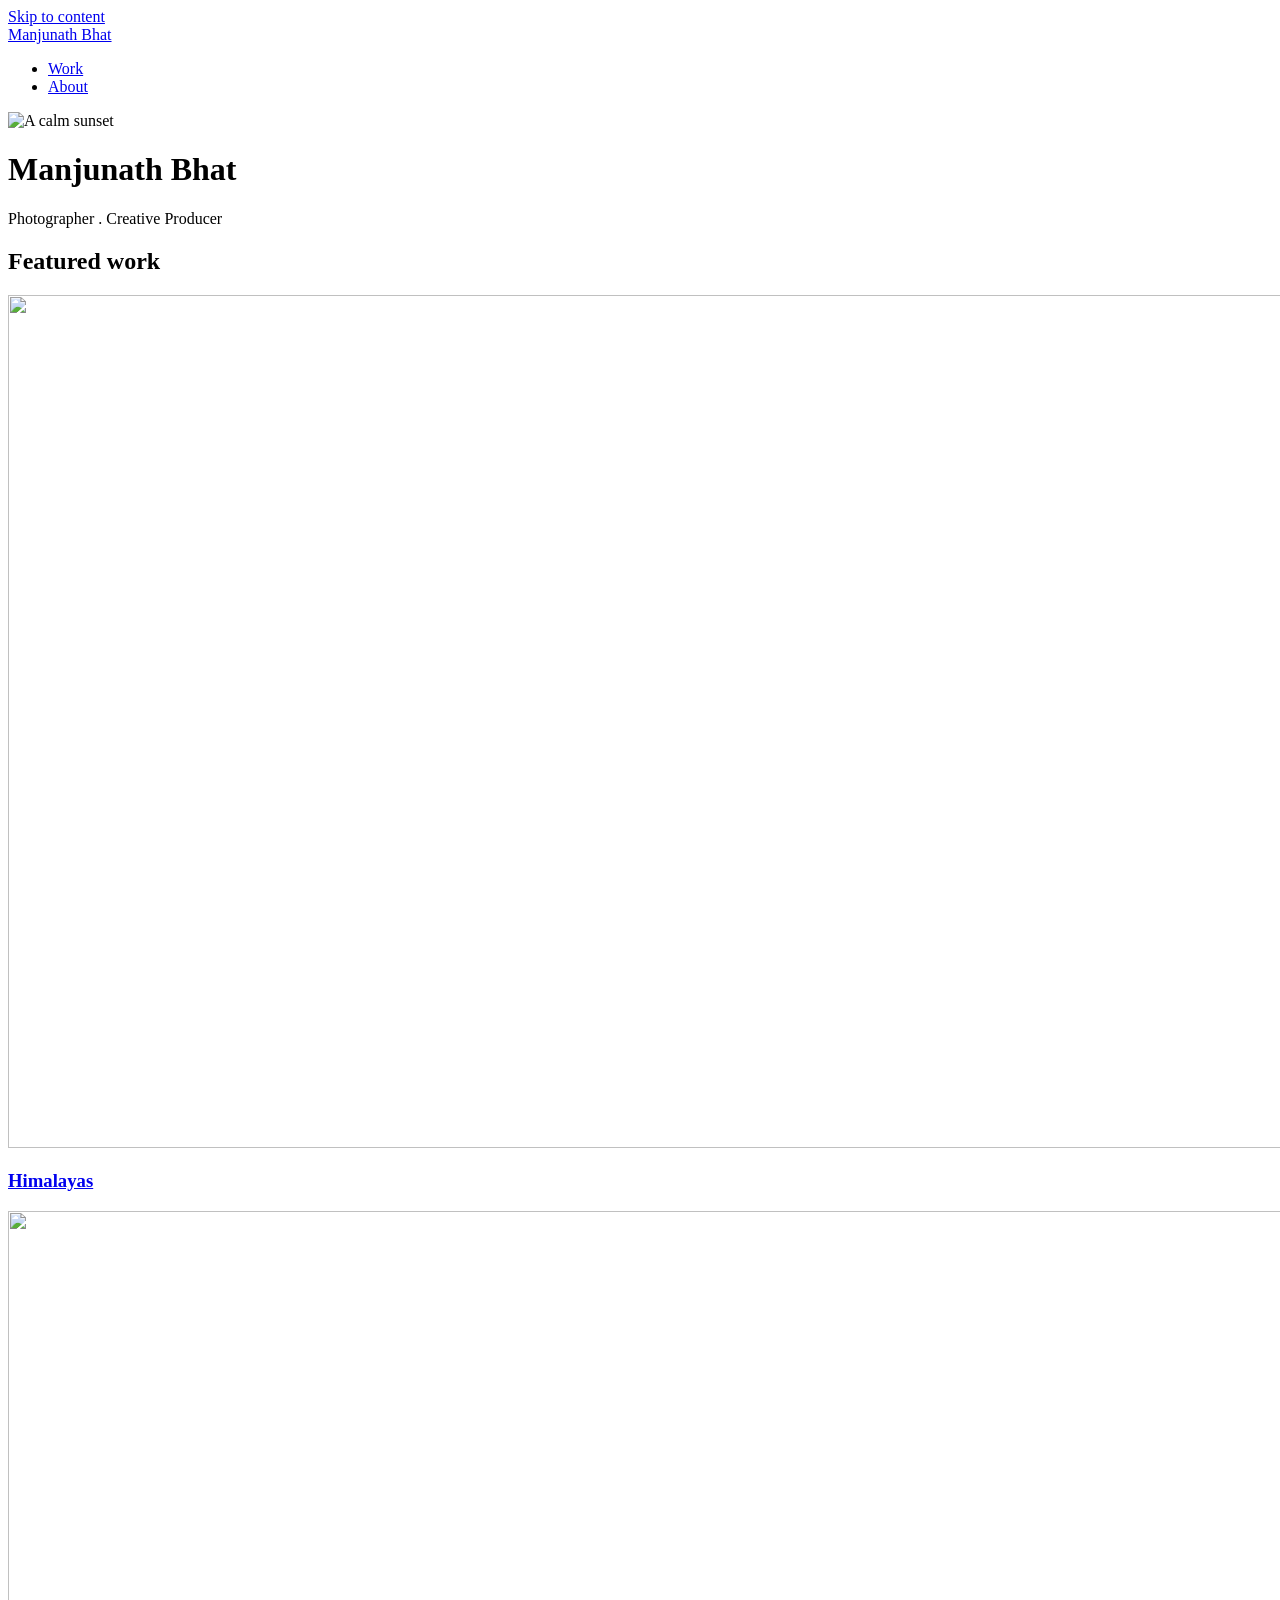
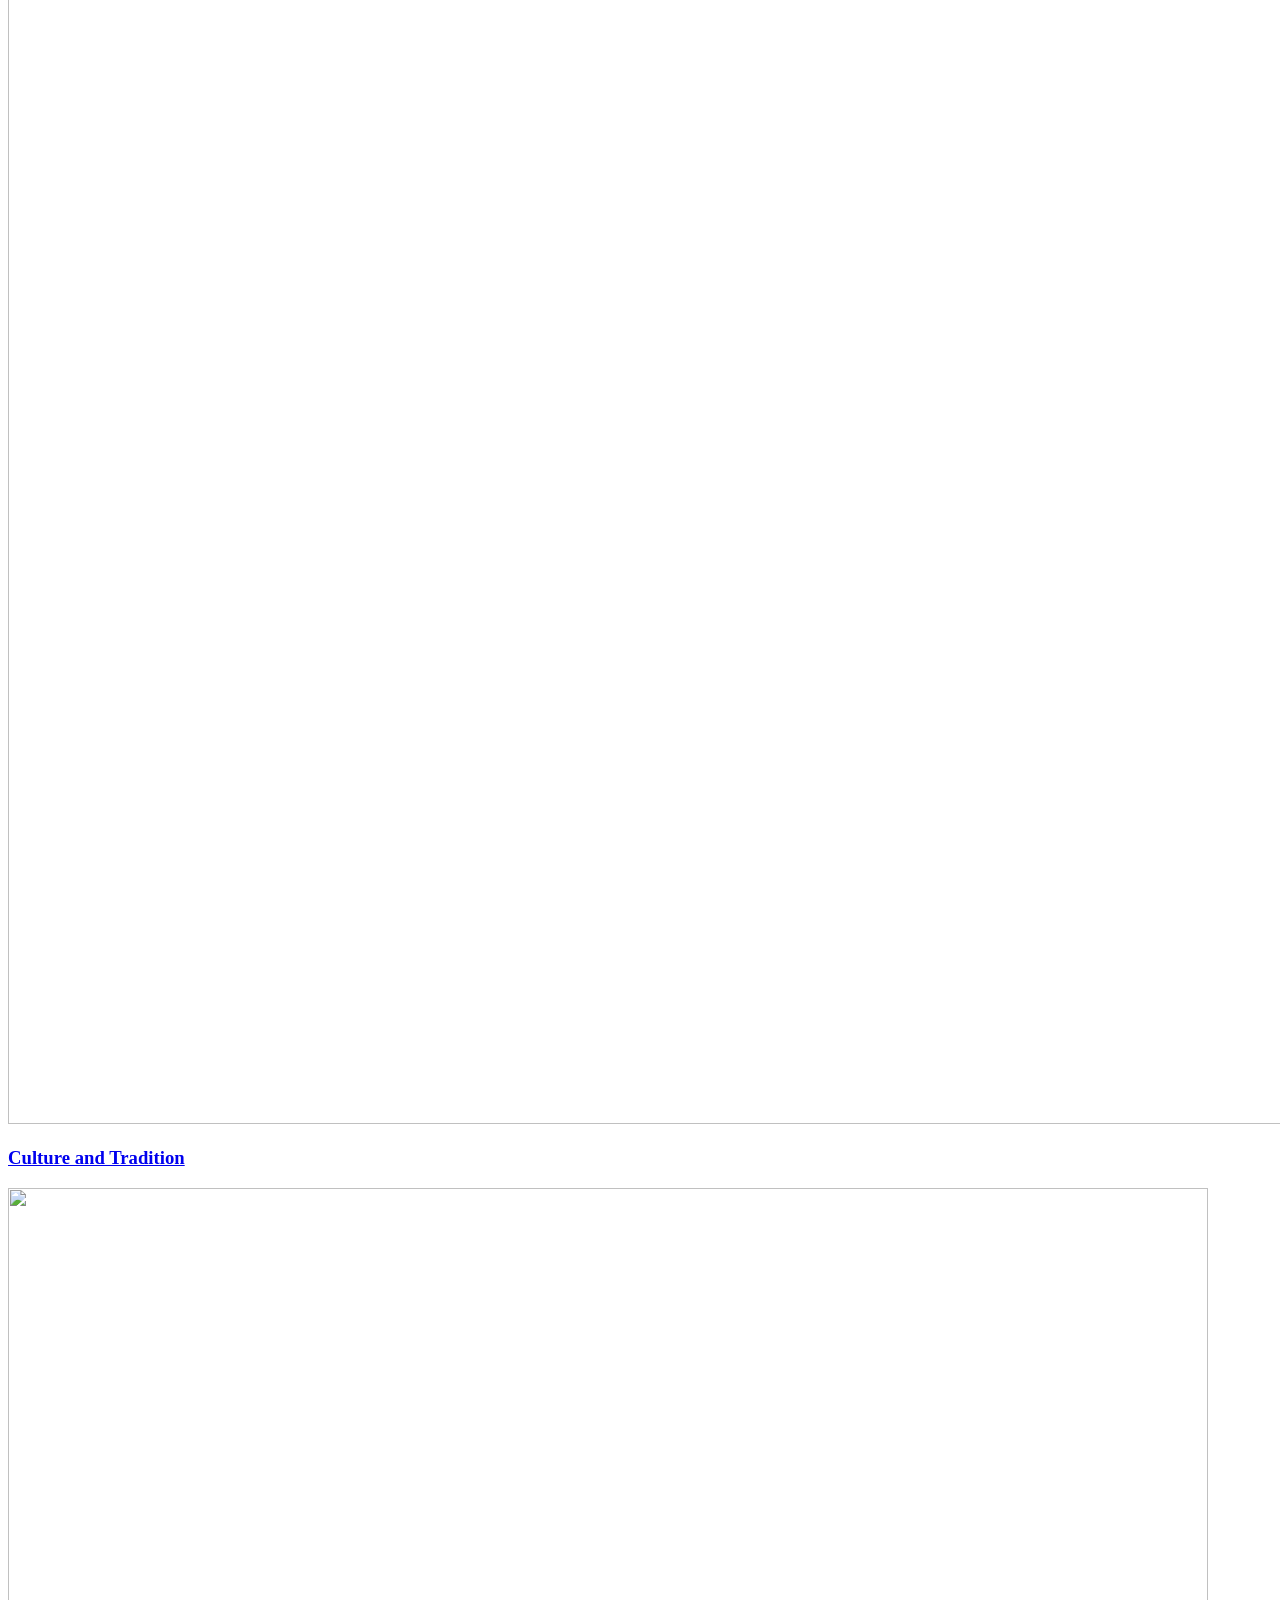
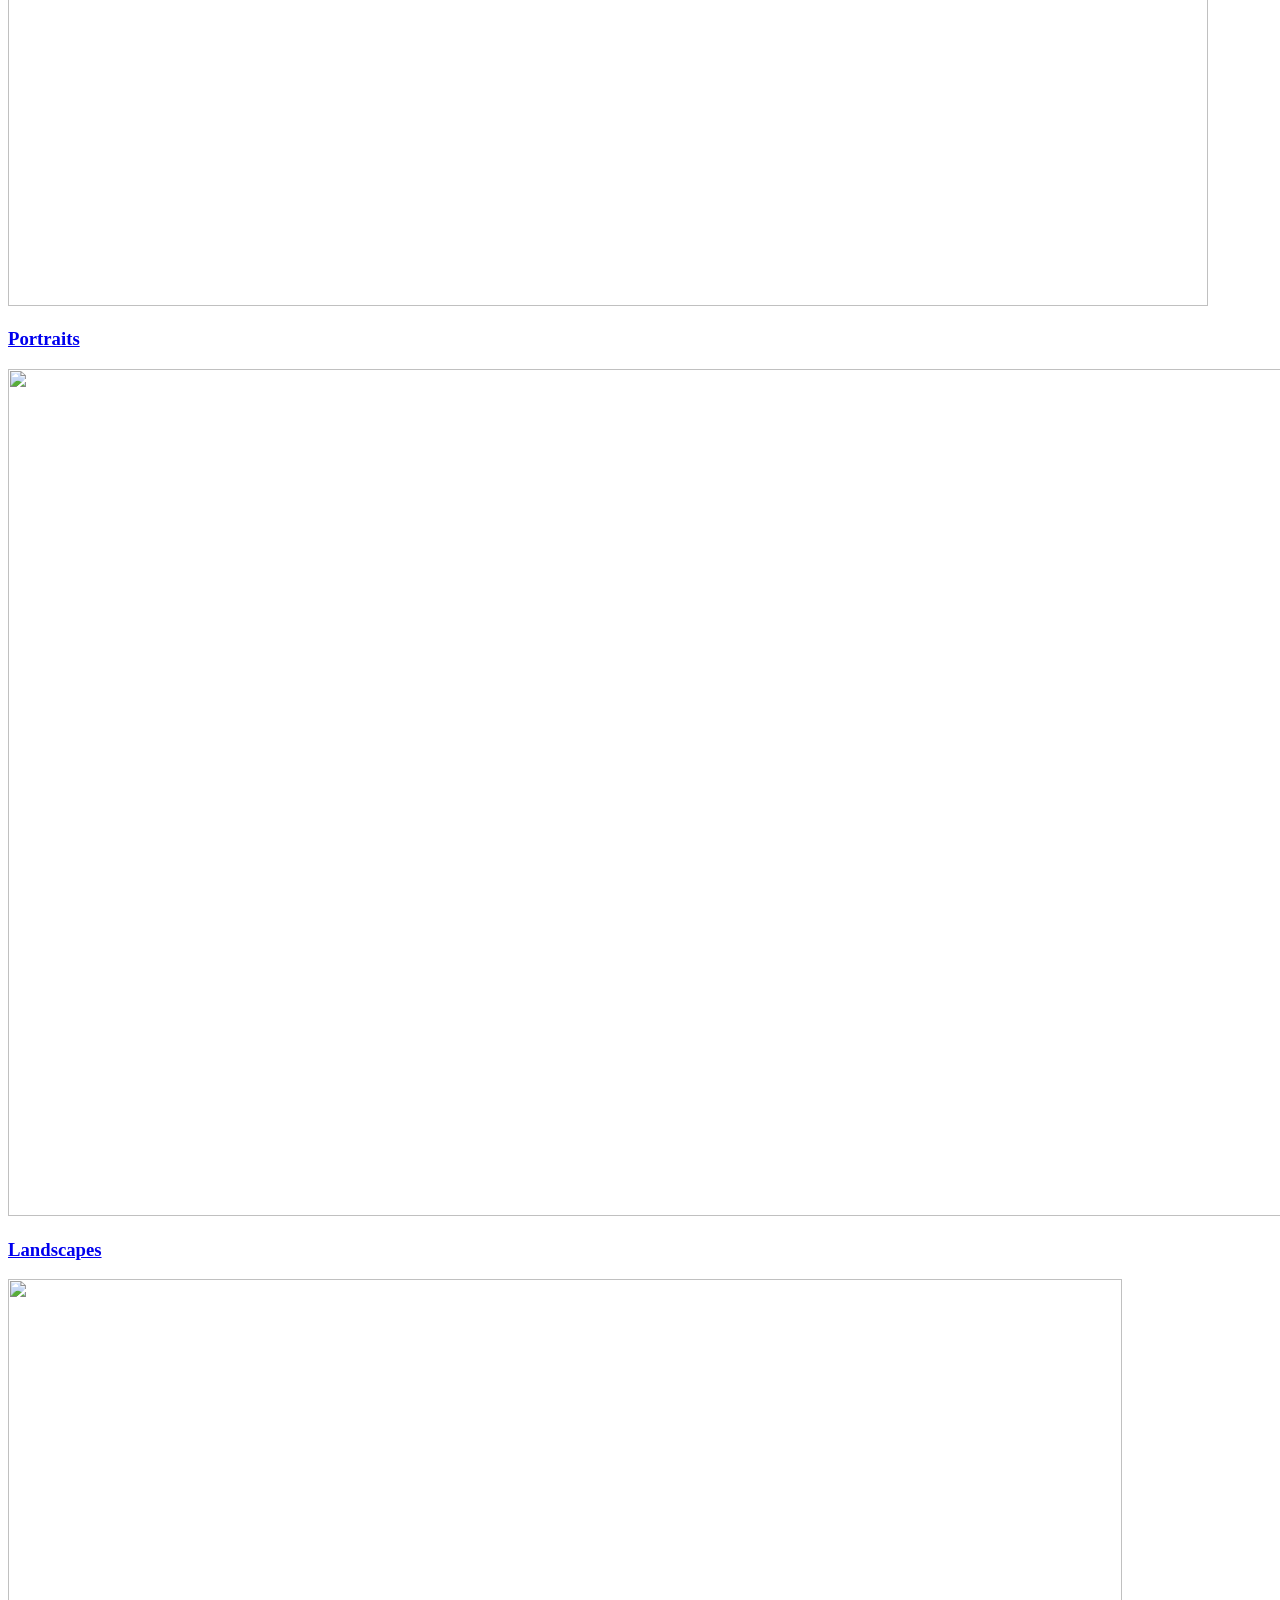
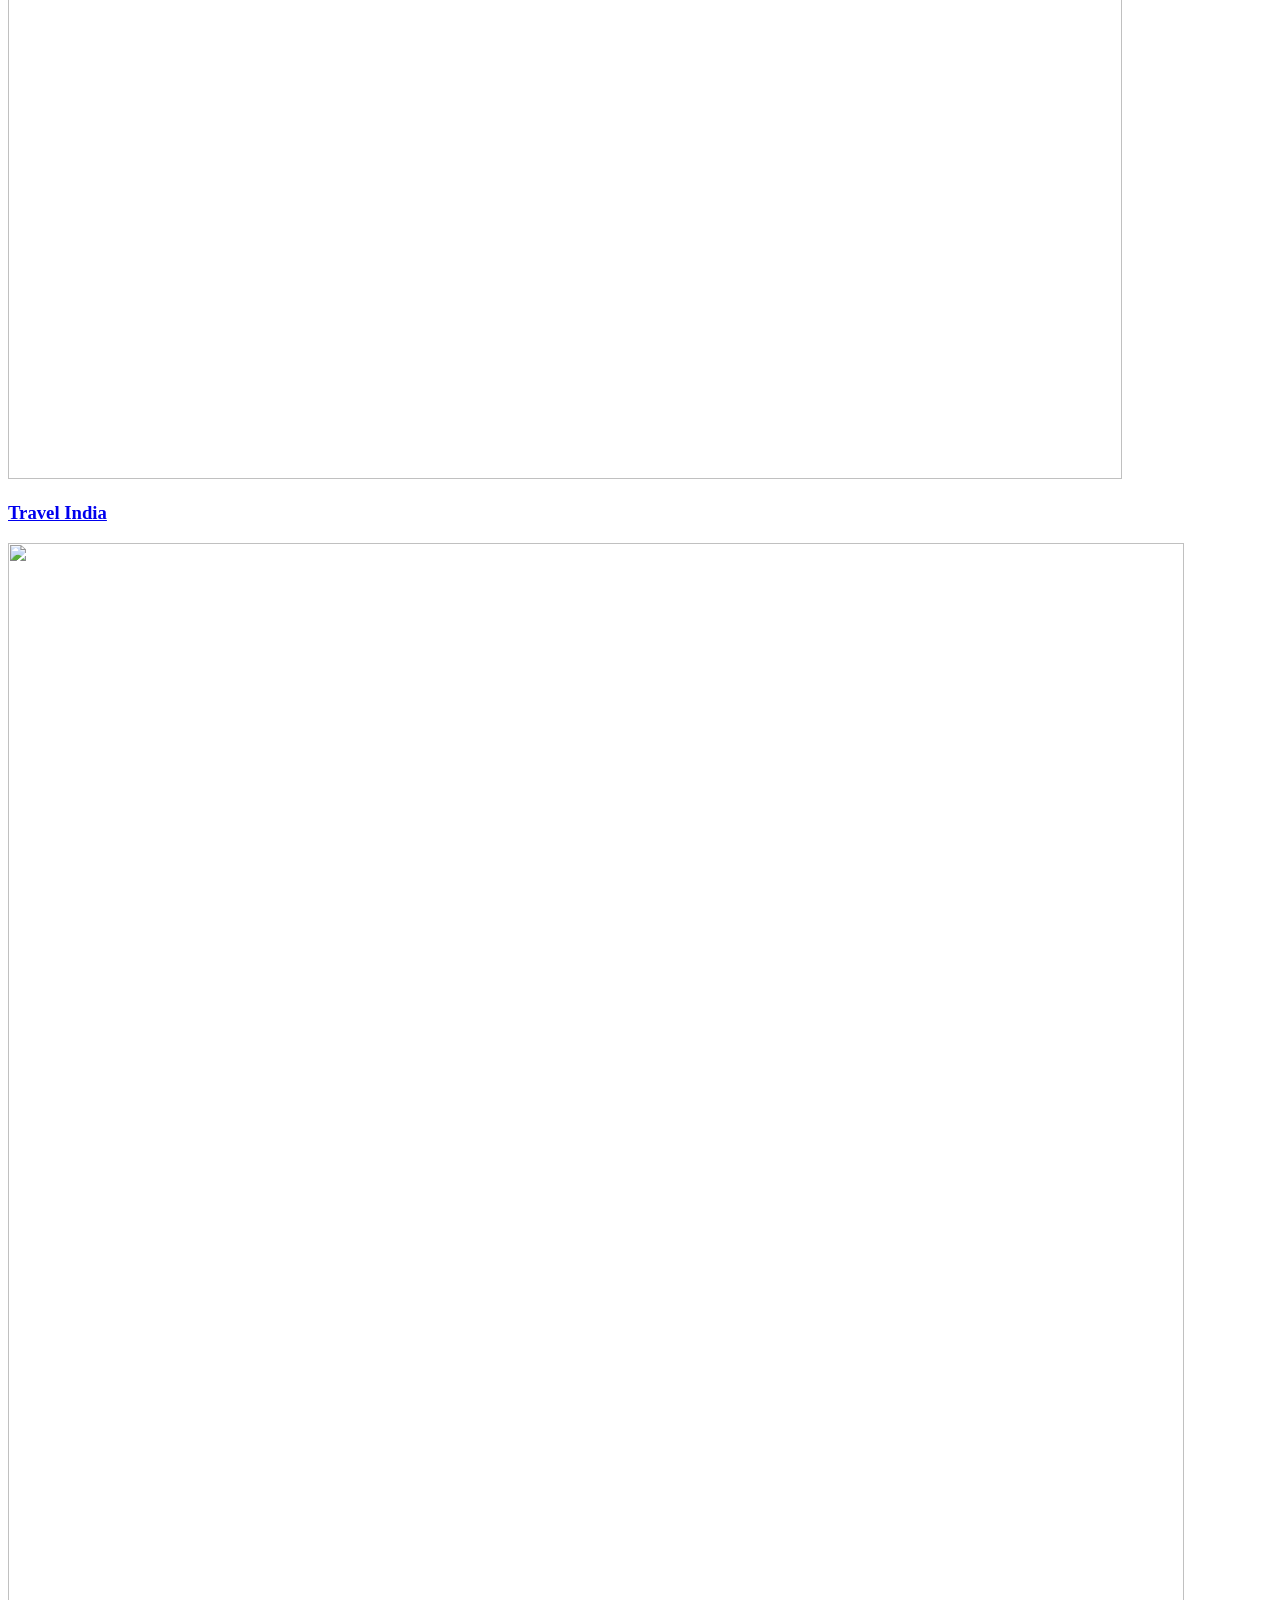
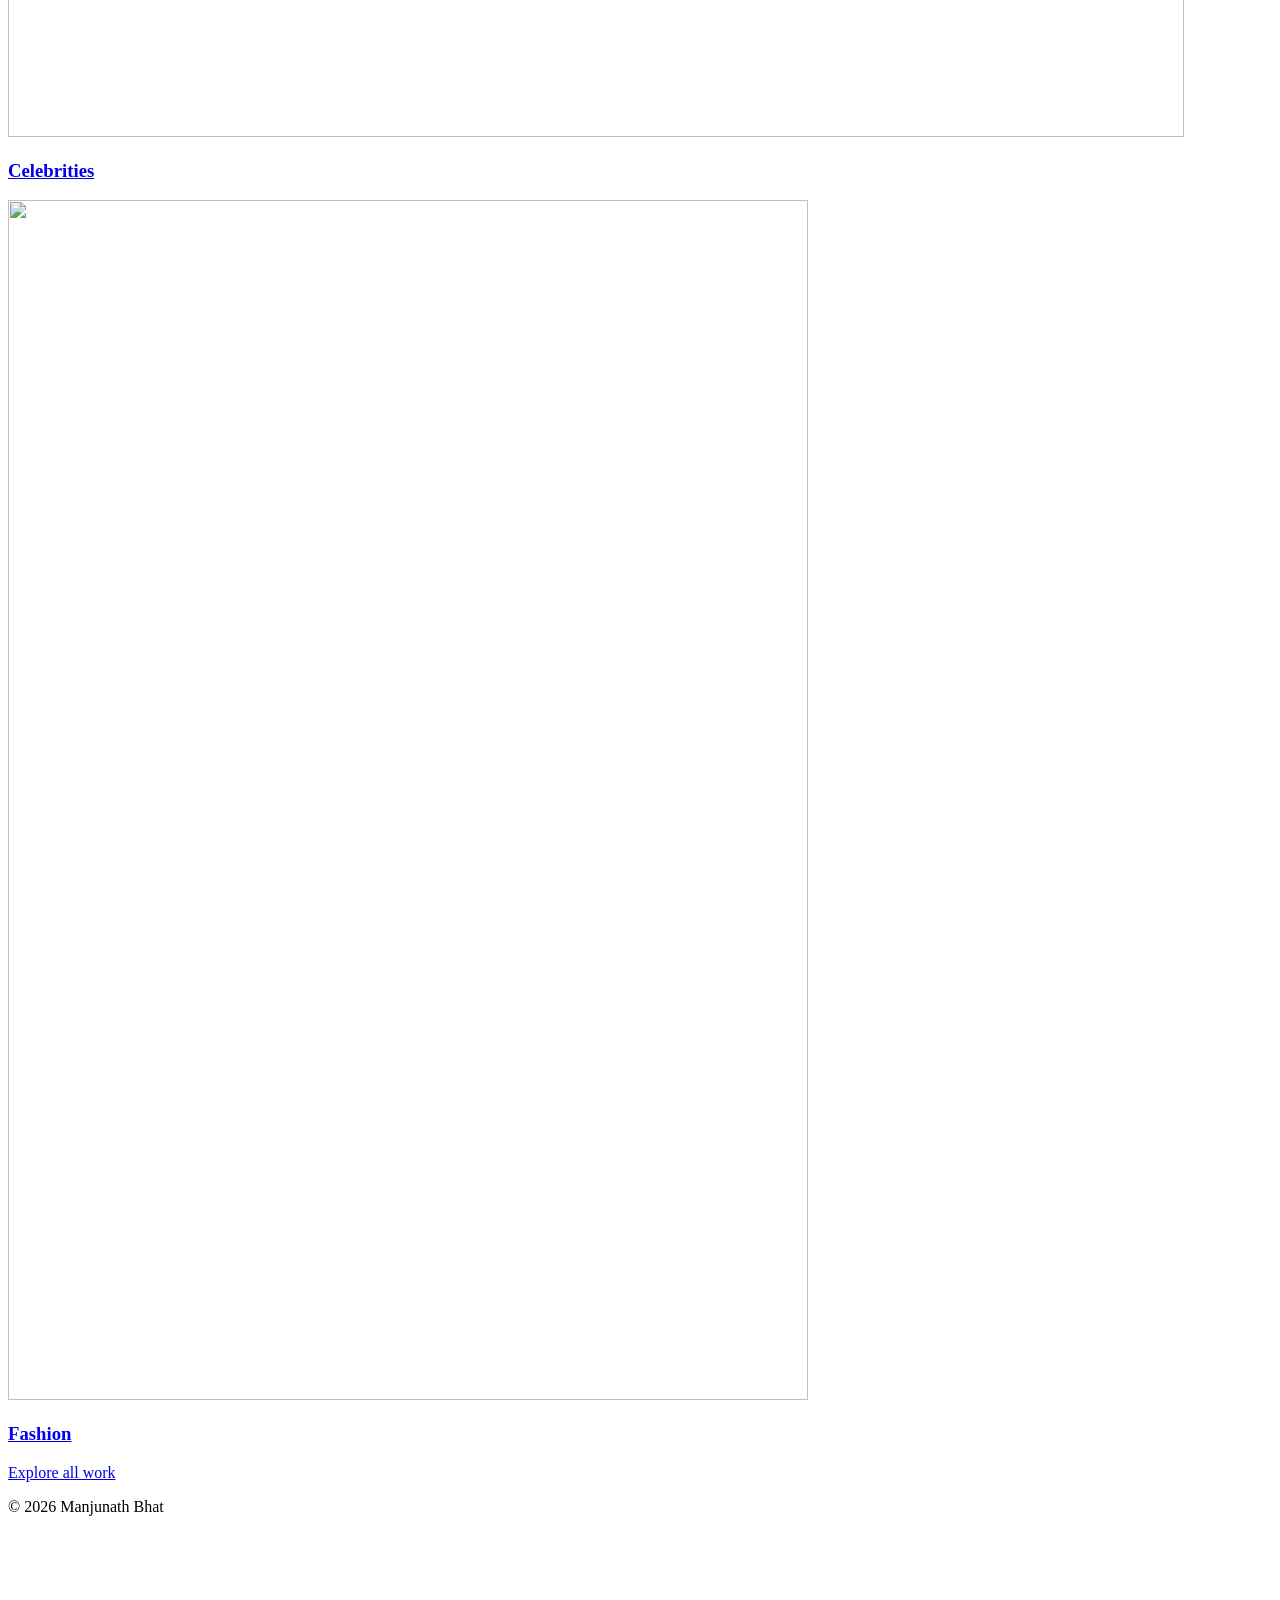
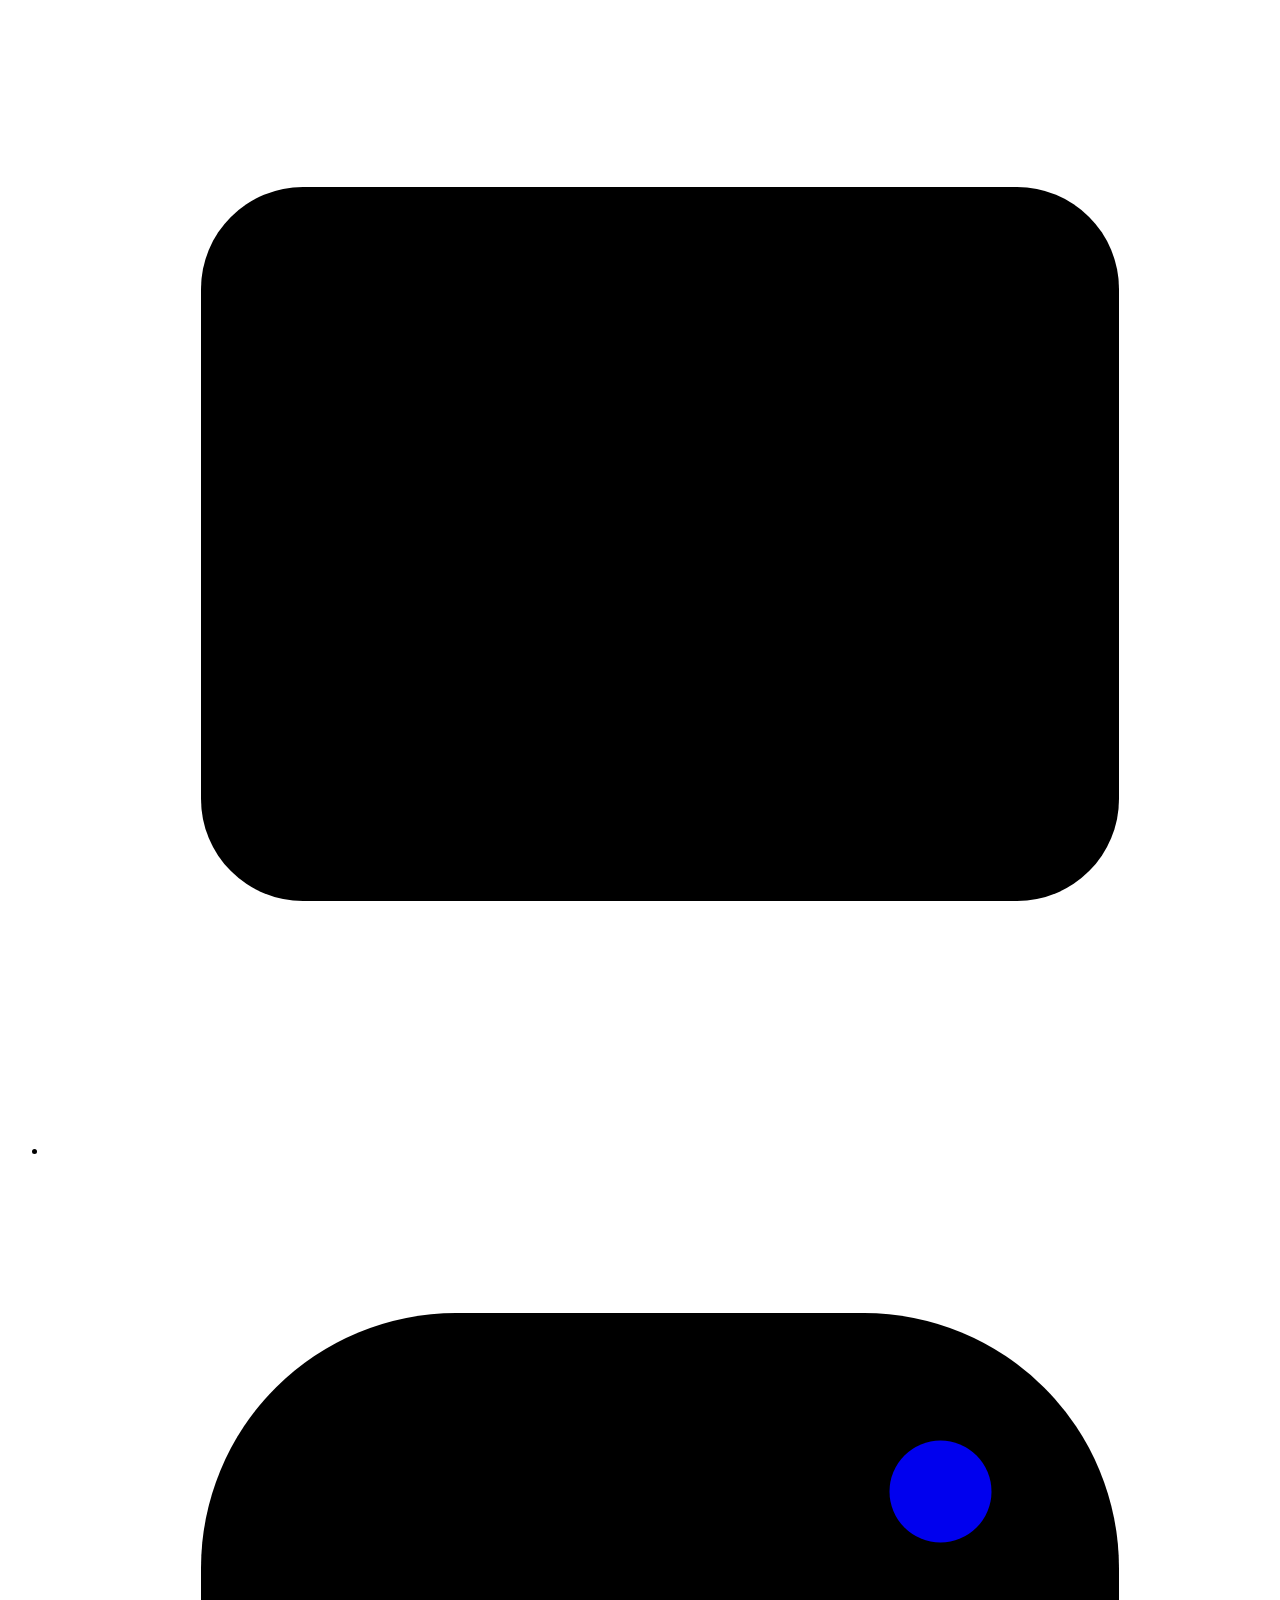
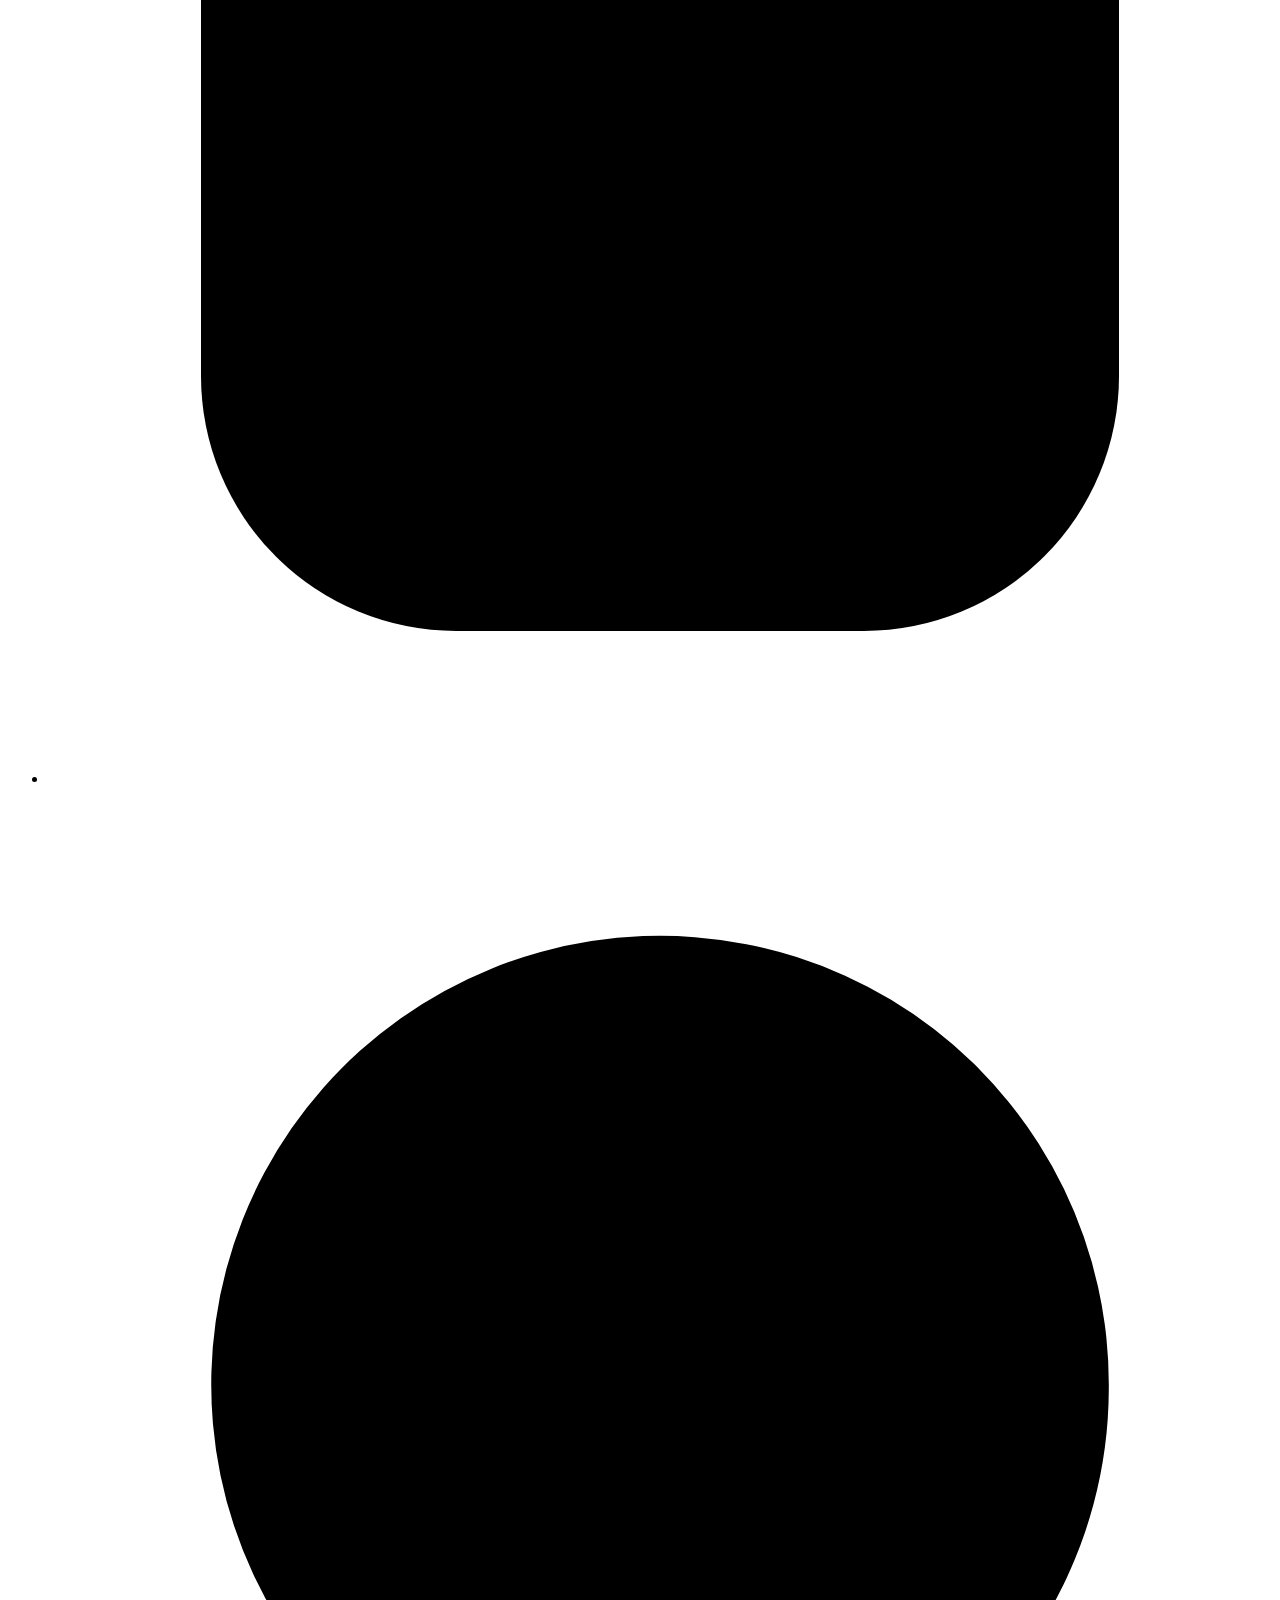
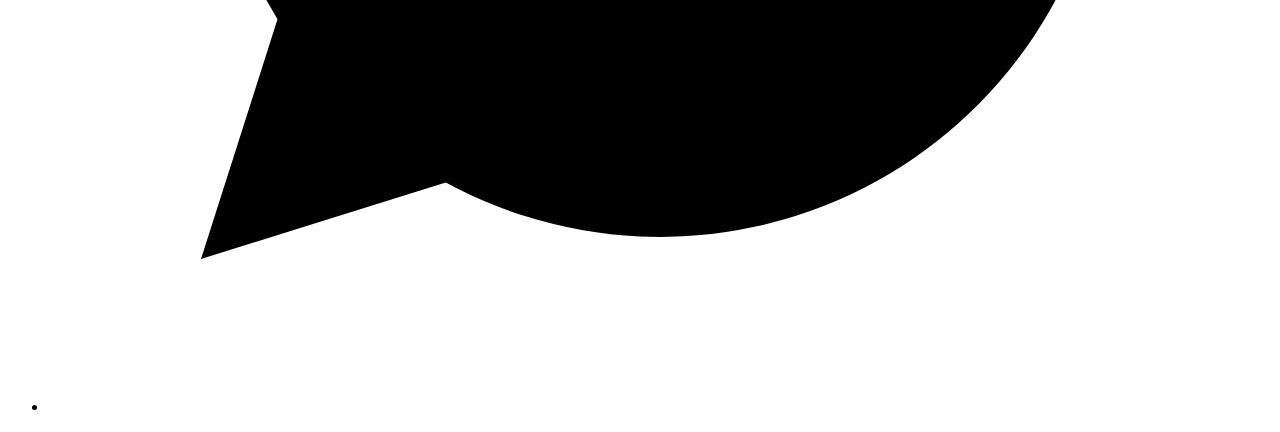
==== commit 8c75cd4f: "Updated from Publii" ====
--- a/index.html
+++ b/index.html
@@ -1 +1 @@
-<!doctype html><html lang="en-in"><head><meta charset="utf-8"><meta name="viewport" content="width=device-width,initial-scale=1"><title>Manjunath Bhat</title><link rel="canonical" href="https://manjunathbhatphotography.in/"><meta property="og:title" content="Manjunath Bhat"><meta property="og:site_name" content="Manjunath Bhat"><meta property="og:description" content=""><meta property="og:url" content="https://manjunathbhatphotography.in/"><meta property="og:type" content="website"><script type="application/ld+json">{"@context":"http://schema.org","@type":"Organization","name":"Manjunath Bhat","url":"https://manjunathbhatphotography.in/"}</script><link rel="stylesheet" href="https://manjunathbhatphotography.in/assets/css/style.css?v&#x3D;6445392e3e506c44753714ee57404870"><meta name="generator" content="Publii Open-Source CMS for Static Site"></head><body><a class="skip-link" href="#main">Skip to content</a><header class="site-header site-width site-header--over-hero"><a class="site-name" href="https://manjunathbhatphotography.in/">Manjunath Bhat</a><nav class="site-navigation" aria-label="Main navigation"><ul class="site-navigation__list"><li><a href="https://manjunathbhatphotography.in/work/">Work</a></li><li><a href="https://manjunathbhatphotography.in/about/">About</a></li></ul></nav></header><main id="main"><div class="home-hero home-hero--with-photo"><div class="home-hero__media"><img class="home-hero__image" src="https://manjunathbhatphotography.in/media/website/Submerged-Church-Shettihalli-Hasan.jpg" alt="A calm sunset" width="6713" height="4475" srcset="https://manjunathbhatphotography.in/media/website/responsive/Submerged-Church-Shettihalli-Hasan-small.jpg 640w, https://manjunathbhatphotography.in/media/website/responsive/Submerged-Church-Shettihalli-Hasan-medium.jpg 1120w, https://manjunathbhatphotography.in/media/website/responsive/Submerged-Church-Shettihalli-Hasan-large.jpg 1760w" sizes="100vw" fetchpriority="high"></div><header class="home-hero__intro site-width"><h1>Manjunath Bhat</h1><p>Photographer . Creative Producer</p></header></div><section class="featured-work site-width" aria-labelledby="featured-work-heading"><h2 id="featured-work-heading" class="visually-hidden">Featured work</h2><div class="work-grid"><article class="collection-card"><a href="https://manjunathbhatphotography.in/himalayas/"><img src="https://manjunathbhatphotography.in/media/posts/3/collection-cover.jpg" alt="" width="1280" height="853" loading="lazy" srcset="https://manjunathbhatphotography.in/media/posts/3/responsive/collection-cover-small.jpg 480w, https://manjunathbhatphotography.in/media/posts/3/responsive/collection-cover-medium.jpg 800w, https://manjunathbhatphotography.in/media/posts/3/responsive/collection-cover-large.jpg 1200w" sizes="(min-width: 83rem) 24rem, (min-width: 64rem) 30vw, (min-width: 44rem) 44vw, 92vw"><h3 class="collection-card__title">Himalayas</h3></a></article><article class="collection-card"><a href="https://manjunathbhatphotography.in/culture-and-tradition/"><img src="https://manjunathbhatphotography.in/media/posts/1/collection-cover.jpg" alt="" width="1280" height="1513" loading="lazy" srcset="https://manjunathbhatphotography.in/media/posts/1/responsive/collection-cover-small.jpg 480w, https://manjunathbhatphotography.in/media/posts/1/responsive/collection-cover-medium.jpg 800w, https://manjunathbhatphotography.in/media/posts/1/responsive/collection-cover-large.jpg 1200w" sizes="(min-width: 83rem) 24rem, (min-width: 64rem) 30vw, (min-width: 44rem) 44vw, 92vw"><h3 class="collection-card__title">Culture and Tradition</h3></a></article><article class="collection-card"><a href="https://manjunathbhatphotography.in/portraits/"><img src="https://manjunathbhatphotography.in/media/posts/6/collection-cover.jpg" alt="" width="1200" height="718" loading="lazy" srcset="https://manjunathbhatphotography.in/media/posts/6/responsive/collection-cover-small.jpg 480w, https://manjunathbhatphotography.in/media/posts/6/responsive/collection-cover-medium.jpg 800w, https://manjunathbhatphotography.in/media/posts/6/responsive/collection-cover-large.jpg 1200w" sizes="(min-width: 83rem) 24rem, (min-width: 64rem) 30vw, (min-width: 44rem) 44vw, 92vw"><h3 class="collection-card__title">Portraits</h3></a></article><article class="collection-card"><a href="https://manjunathbhatphotography.in/landscapes/"><img src="https://manjunathbhatphotography.in/media/posts/2/collection-cover.jpg" alt="" width="1280" height="847" loading="lazy" srcset="https://manjunathbhatphotography.in/media/posts/2/responsive/collection-cover-small.jpg 480w, https://manjunathbhatphotography.in/media/posts/2/responsive/collection-cover-medium.jpg 800w, https://manjunathbhatphotography.in/media/posts/2/responsive/collection-cover-large.jpg 1200w" sizes="(min-width: 83rem) 24rem, (min-width: 64rem) 30vw, (min-width: 44rem) 44vw, 92vw"><h3 class="collection-card__title">Landscapes</h3></a></article><article class="collection-card"><a href="https://manjunathbhatphotography.in/travel-india/"><img src="https://manjunathbhatphotography.in/media/posts/4/collection-cover.jpg" alt="" width="1114" height="800" loading="lazy" srcset="https://manjunathbhatphotography.in/media/posts/4/responsive/collection-cover-small.jpg 480w, https://manjunathbhatphotography.in/media/posts/4/responsive/collection-cover-medium.jpg 800w, https://manjunathbhatphotography.in/media/posts/4/responsive/collection-cover-large.jpg 1200w" sizes="(min-width: 83rem) 24rem, (min-width: 64rem) 30vw, (min-width: 44rem) 44vw, 92vw"><h3 class="collection-card__title">Travel India</h3></a></article><article class="collection-card"><a href="https://manjunathbhatphotography.in/celebrities/"><img src="https://manjunathbhatphotography.in/media/posts/5/collection-cover.jpg" alt="" width="1176" height="1194" loading="lazy" srcset="https://manjunathbhatphotography.in/media/posts/5/responsive/collection-cover-small.jpg 480w, https://manjunathbhatphotography.in/media/posts/5/responsive/collection-cover-medium.jpg 800w, https://manjunathbhatphotography.in/media/posts/5/responsive/collection-cover-large.jpg 1200w" sizes="(min-width: 83rem) 24rem, (min-width: 64rem) 30vw, (min-width: 44rem) 44vw, 92vw"><h3 class="collection-card__title">Celebrities</h3></a></article><article class="collection-card"><a href="https://manjunathbhatphotography.in/fashion/"><img src="https://manjunathbhatphotography.in/media/posts/7/collection-cover.jpg" alt="" width="800" height="1200" loading="lazy" srcset="https://manjunathbhatphotography.in/media/posts/7/responsive/collection-cover-small.jpg 480w, https://manjunathbhatphotography.in/media/posts/7/responsive/collection-cover-medium.jpg 800w, https://manjunathbhatphotography.in/media/posts/7/responsive/collection-cover-large.jpg 1200w" sizes="(min-width: 83rem) 24rem, (min-width: 64rem) 30vw, (min-width: 44rem) 44vw, 92vw"><h3 class="collection-card__title">Fashion</h3></a></article><article class="collection-card"><a href="https://manjunathbhatphotography.in/pahalgam-kashmir/"><img src="https://manjunathbhatphotography.in/media/posts/10/pahalgam-kashmir.jpg" alt="" width="1760" height="1173" loading="lazy" srcset="https://manjunathbhatphotography.in/media/posts/10/responsive/pahalgam-kashmir-small.jpg 480w, https://manjunathbhatphotography.in/media/posts/10/responsive/pahalgam-kashmir-medium.jpg 800w, https://manjunathbhatphotography.in/media/posts/10/responsive/pahalgam-kashmir-large.jpg 1200w" sizes="(min-width: 83rem) 24rem, (min-width: 64rem) 30vw, (min-width: 44rem) 44vw, 92vw"><h3 class="collection-card__title">Pahalgam, Kashmir</h3></a></article></div><div class="featured-work__more"><a href="https://manjunathbhatphotography.in/work/">Explore all work</a></div></section></main><footer class="site-footer site-width"><p>&copy; 2026 Manjunath Bhat</p><ul class="contact-links" aria-label="Contact links"><li><a href="mailto:manzfotography@gmail.com" aria-label="Email" title="Email"><svg viewBox="0 0 24 24" aria-hidden="true" focusable="false"><rect x="3" y="5" width="18" height="14" rx="2"/><path d="m4 7 8 6 8-6"/></svg></a></li><li><a href="https://www.instagram.com/manz_fotography" aria-label="Instagram" title="Instagram"><svg viewBox="0 0 24 24" aria-hidden="true" focusable="false"><rect x="3" y="3" width="18" height="18" rx="5"/><circle cx="12" cy="12" r="4"/><circle cx="17.5" cy="6.5" r="1" fill="currentColor" stroke="none"/></svg></a></li><li><a href="https://wa.me/919986146924" aria-label="Chat on WhatsApp" title="WhatsApp"><svg viewBox="0 0 24 24" aria-hidden="true" focusable="false"><path d="M20.8 11.8a8.8 8.8 0 0 1-13 7.7L3 21l1.5-4.7a8.8 8.8 0 1 1 16.3-4.5Z"/><path d="M9 8.4c-.6 0-1 .5-1 1.1 0 2.6 3.4 6 6 6 .7 0 1.2-.5 1.2-1.1l-2-1.2-.8.8a7.5 7.5 0 0 1-2.8-2.8l.8-.8L9 8.4Z"/></svg></a></li></ul></footer><dialog class="gallery-lightbox" aria-label="Photo gallery"><div class="gallery-lightbox__toolbar"><span class="gallery-lightbox__status" role="status" aria-atomic="true"></span><form method="dialog"><button class="gallery-lightbox__button" type="submit" autofocus>Close</button></form></div><figure class="gallery-lightbox__photo"><img alt=""><figcaption hidden></figcaption></figure><div class="gallery-lightbox__navigation" hidden><button class="gallery-lightbox__button" type="button" data-step="-1">Previous</button> <button class="gallery-lightbox__button" type="button" data-step="1">Next</button></div></dialog><script defer="defer" src="https://manjunathbhatphotography.in/assets/js/masonry.js?v&#x3D;1c2d0422f53501d227381b5d76f592fc"></script><script defer="defer" src="https://manjunathbhatphotography.in/assets/js/gallery-lightbox.js?v&#x3D;3862827126931f8d3665275a5302e792"></script></body></html>+<!doctype html><html lang="en-in"><head><meta charset="utf-8"><meta name="viewport" content="width=device-width,initial-scale=1"><title>Manjunath Bhat</title><link rel="canonical" href="https://manjunathbhatphotography.in/"><meta property="og:title" content="Manjunath Bhat"><meta property="og:site_name" content="Manjunath Bhat"><meta property="og:description" content=""><meta property="og:url" content="https://manjunathbhatphotography.in/"><meta property="og:type" content="website"><script type="application/ld+json">{"@context":"http://schema.org","@type":"Organization","name":"Manjunath Bhat","url":"https://manjunathbhatphotography.in/"}</script><link rel="stylesheet" href="https://manjunathbhatphotography.in/assets/css/style.css?v&#x3D;6445392e3e506c44753714ee57404870"><meta name="generator" content="Publii Open-Source CMS for Static Site"></head><body><a class="skip-link" href="#main">Skip to content</a><header class="site-header site-width site-header--over-hero"><a class="site-name" href="https://manjunathbhatphotography.in/">Manjunath Bhat</a><nav class="site-navigation" aria-label="Main navigation"><ul class="site-navigation__list"><li><a href="https://manjunathbhatphotography.in/work/">Work</a></li><li><a href="https://manjunathbhatphotography.in/about/">About</a></li></ul></nav></header><main id="main"><div class="home-hero home-hero--with-photo"><div class="home-hero__media"><img class="home-hero__image" src="https://manjunathbhatphotography.in/media/website/Submerged-Church-Shettihalli-Hasan.jpg" alt="A calm sunset" width="6713" height="4475" srcset="https://manjunathbhatphotography.in/media/website/responsive/Submerged-Church-Shettihalli-Hasan-small.jpg 640w, https://manjunathbhatphotography.in/media/website/responsive/Submerged-Church-Shettihalli-Hasan-medium.jpg 1120w, https://manjunathbhatphotography.in/media/website/responsive/Submerged-Church-Shettihalli-Hasan-large.jpg 1760w" sizes="100vw" fetchpriority="high"></div><header class="home-hero__intro site-width"><h1>Manjunath Bhat</h1><p>Photographer . Creative Producer</p></header></div><section class="featured-work site-width" aria-labelledby="featured-work-heading"><h2 id="featured-work-heading" class="visually-hidden">Featured work</h2><div class="work-grid"><article class="collection-card"><a href="https://manjunathbhatphotography.in/himalayas/"><img src="https://manjunathbhatphotography.in/media/posts/3/collection-cover.jpg" alt="" width="1280" height="853" loading="lazy" srcset="https://manjunathbhatphotography.in/media/posts/3/responsive/collection-cover-small.jpg 480w, https://manjunathbhatphotography.in/media/posts/3/responsive/collection-cover-medium.jpg 800w, https://manjunathbhatphotography.in/media/posts/3/responsive/collection-cover-large.jpg 1200w" sizes="(min-width: 83rem) 24rem, (min-width: 64rem) 30vw, (min-width: 44rem) 44vw, 92vw"><h3 class="collection-card__title">Himalayas</h3></a></article><article class="collection-card"><a href="https://manjunathbhatphotography.in/culture-and-tradition/"><img src="https://manjunathbhatphotography.in/media/posts/1/collection-cover.jpg" alt="" width="1280" height="1513" loading="lazy" srcset="https://manjunathbhatphotography.in/media/posts/1/responsive/collection-cover-small.jpg 480w, https://manjunathbhatphotography.in/media/posts/1/responsive/collection-cover-medium.jpg 800w, https://manjunathbhatphotography.in/media/posts/1/responsive/collection-cover-large.jpg 1200w" sizes="(min-width: 83rem) 24rem, (min-width: 64rem) 30vw, (min-width: 44rem) 44vw, 92vw"><h3 class="collection-card__title">Culture and Tradition</h3></a></article><article class="collection-card"><a href="https://manjunathbhatphotography.in/portraits/"><img src="https://manjunathbhatphotography.in/media/posts/6/collection-cover.jpg" alt="" width="1200" height="718" loading="lazy" srcset="https://manjunathbhatphotography.in/media/posts/6/responsive/collection-cover-small.jpg 480w, https://manjunathbhatphotography.in/media/posts/6/responsive/collection-cover-medium.jpg 800w, https://manjunathbhatphotography.in/media/posts/6/responsive/collection-cover-large.jpg 1200w" sizes="(min-width: 83rem) 24rem, (min-width: 64rem) 30vw, (min-width: 44rem) 44vw, 92vw"><h3 class="collection-card__title">Portraits</h3></a></article><article class="collection-card"><a href="https://manjunathbhatphotography.in/landscapes/"><img src="https://manjunathbhatphotography.in/media/posts/2/collection-cover.jpg" alt="" width="1280" height="847" loading="lazy" srcset="https://manjunathbhatphotography.in/media/posts/2/responsive/collection-cover-small.jpg 480w, https://manjunathbhatphotography.in/media/posts/2/responsive/collection-cover-medium.jpg 800w, https://manjunathbhatphotography.in/media/posts/2/responsive/collection-cover-large.jpg 1200w" sizes="(min-width: 83rem) 24rem, (min-width: 64rem) 30vw, (min-width: 44rem) 44vw, 92vw"><h3 class="collection-card__title">Landscapes</h3></a></article><article class="collection-card"><a href="https://manjunathbhatphotography.in/travel-india/"><img src="https://manjunathbhatphotography.in/media/posts/4/collection-cover.jpg" alt="" width="1114" height="800" loading="lazy" srcset="https://manjunathbhatphotography.in/media/posts/4/responsive/collection-cover-small.jpg 480w, https://manjunathbhatphotography.in/media/posts/4/responsive/collection-cover-medium.jpg 800w, https://manjunathbhatphotography.in/media/posts/4/responsive/collection-cover-large.jpg 1200w" sizes="(min-width: 83rem) 24rem, (min-width: 64rem) 30vw, (min-width: 44rem) 44vw, 92vw"><h3 class="collection-card__title">Travel India</h3></a></article><article class="collection-card"><a href="https://manjunathbhatphotography.in/celebrities/"><img src="https://manjunathbhatphotography.in/media/posts/5/collection-cover.jpg" alt="" width="1176" height="1194" loading="lazy" srcset="https://manjunathbhatphotography.in/media/posts/5/responsive/collection-cover-small.jpg 480w, https://manjunathbhatphotography.in/media/posts/5/responsive/collection-cover-medium.jpg 800w, https://manjunathbhatphotography.in/media/posts/5/responsive/collection-cover-large.jpg 1200w" sizes="(min-width: 83rem) 24rem, (min-width: 64rem) 30vw, (min-width: 44rem) 44vw, 92vw"><h3 class="collection-card__title">Celebrities</h3></a></article><article class="collection-card"><a href="https://manjunathbhatphotography.in/fashion/"><img src="https://manjunathbhatphotography.in/media/posts/7/collection-cover.jpg" alt="" width="800" height="1200" loading="lazy" srcset="https://manjunathbhatphotography.in/media/posts/7/responsive/collection-cover-small.jpg 480w, https://manjunathbhatphotography.in/media/posts/7/responsive/collection-cover-medium.jpg 800w, https://manjunathbhatphotography.in/media/posts/7/responsive/collection-cover-large.jpg 1200w" sizes="(min-width: 83rem) 24rem, (min-width: 64rem) 30vw, (min-width: 44rem) 44vw, 92vw"><h3 class="collection-card__title">Fashion</h3></a></article></div><div class="featured-work__more"><a href="https://manjunathbhatphotography.in/work/">Explore all work</a></div></section></main><footer class="site-footer site-width"><p>&copy; 2026 Manjunath Bhat</p><ul class="contact-links" aria-label="Contact links"><li><a href="mailto:manzfotography@gmail.com" aria-label="Email" title="Email"><svg viewBox="0 0 24 24" aria-hidden="true" focusable="false"><rect x="3" y="5" width="18" height="14" rx="2"/><path d="m4 7 8 6 8-6"/></svg></a></li><li><a href="https://www.instagram.com/manz_fotography" aria-label="Instagram" title="Instagram"><svg viewBox="0 0 24 24" aria-hidden="true" focusable="false"><rect x="3" y="3" width="18" height="18" rx="5"/><circle cx="12" cy="12" r="4"/><circle cx="17.5" cy="6.5" r="1" fill="currentColor" stroke="none"/></svg></a></li><li><a href="https://wa.me/919986146924" aria-label="Chat on WhatsApp" title="WhatsApp"><svg viewBox="0 0 24 24" aria-hidden="true" focusable="false"><path d="M20.8 11.8a8.8 8.8 0 0 1-13 7.7L3 21l1.5-4.7a8.8 8.8 0 1 1 16.3-4.5Z"/><path d="M9 8.4c-.6 0-1 .5-1 1.1 0 2.6 3.4 6 6 6 .7 0 1.2-.5 1.2-1.1l-2-1.2-.8.8a7.5 7.5 0 0 1-2.8-2.8l.8-.8L9 8.4Z"/></svg></a></li></ul></footer><dialog class="gallery-lightbox" aria-label="Photo gallery"><div class="gallery-lightbox__toolbar"><span class="gallery-lightbox__status" role="status" aria-atomic="true"></span><form method="dialog"><button class="gallery-lightbox__button" type="submit" autofocus>Close</button></form></div><figure class="gallery-lightbox__photo"><img alt=""><figcaption hidden></figcaption></figure><div class="gallery-lightbox__navigation" hidden><button class="gallery-lightbox__button" type="button" data-step="-1">Previous</button> <button class="gallery-lightbox__button" type="button" data-step="1">Next</button></div></dialog><script defer="defer" src="https://manjunathbhatphotography.in/assets/js/masonry.js?v&#x3D;1c2d0422f53501d227381b5d76f592fc"></script><script defer="defer" src="https://manjunathbhatphotography.in/assets/js/gallery-lightbox.js?v&#x3D;3862827126931f8d3665275a5302e792"></script></body></html>
